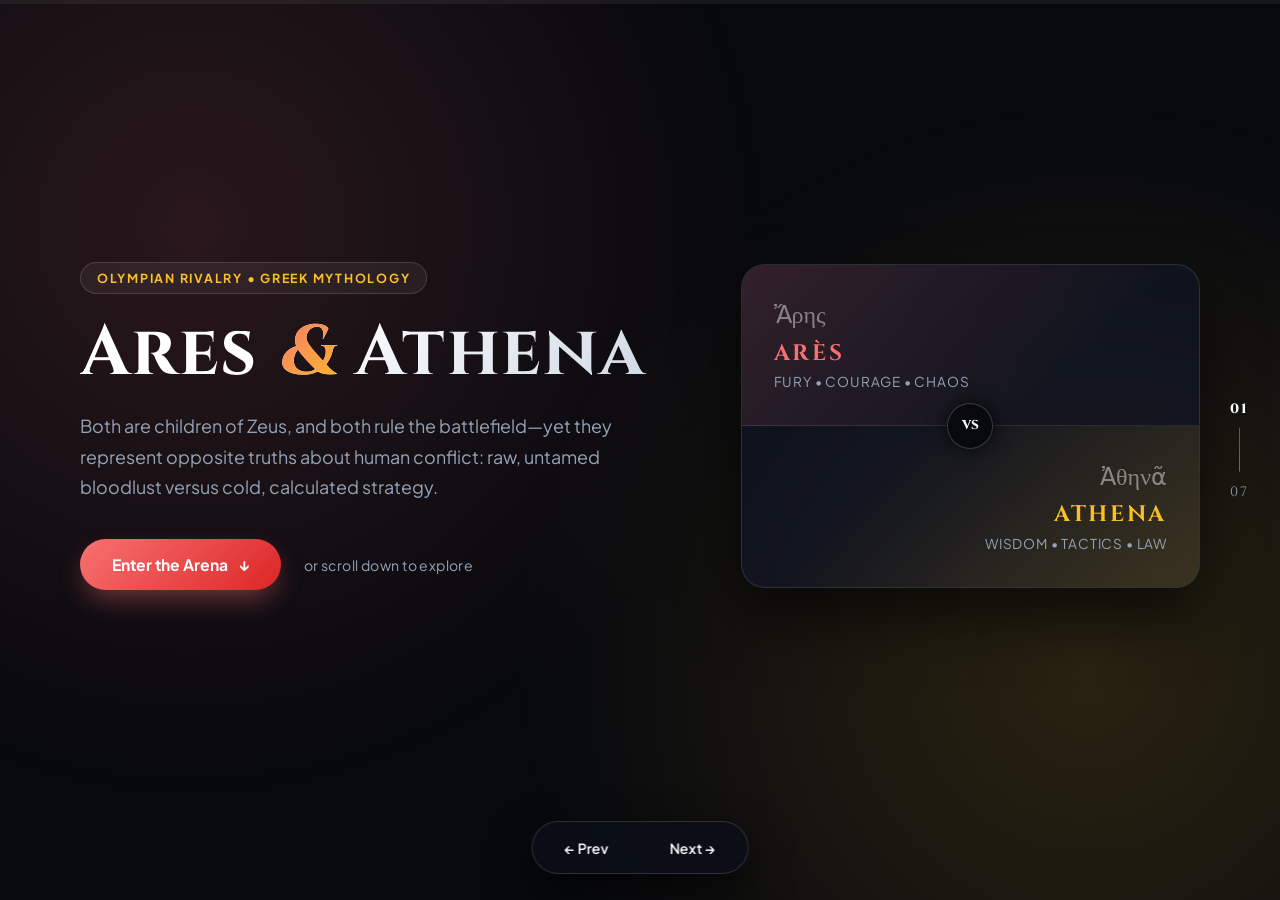
==== index.html @ 62a212af "Update index.html" ====
<!DOCTYPE html>
<html lang="en">
<head>
  <meta charset="UTF-8" />
  <meta name="viewport" content="width=device-width, initial-scale=1.0" />
  <title>Ares vs. Athena — Two Faces of War</title>
  <link rel="preconnect" href="https://fonts.googleapis.com">
  <link rel="preconnect" href="https://fonts.gstatic.com" crossorigin>
  <link href="https://fonts.googleapis.com/css2?family=Cinzel:wght@600;800&family=Plus+Jakarta+Sans:wght@400;500;600;700&display=swap" rel="stylesheet">
  <link rel="stylesheet" href="style.css" />
</head>
<body>

  <!-- Ambient Particle Canvas -->
  <canvas id="ambientCanvas"></canvas>

  <!-- Top Progress Bar -->
  <div class="progress-track">
    <div class="progress-fill" id="progressFill"></div>
  </div>

  <!-- Vertical Side Rail Indicator -->
  <aside class="side-rail" aria-label="Slide Progress">
    <span class="rail-current" id="railCurrent">01</span>
    <div class="rail-line"></div>
    <span class="rail-total" id="railTotal">07</span>
  </aside>

  <!-- Main Scrollable Stage -->
  <main class="stage" id="stage">

    <!-- SLIDE 1: INTRO (Asymmetric Split Layout) -->
    <section class="slide active" data-theme="intro" data-title="Intro">
      <div class="slide-inner intro-split">
        <div class="intro-content">
          <span class="badge">Olympian Rivalry • Greek Mythology</span>
          <h1>Ares <span class="amp">&amp;</span> Athena</h1>
          <p class="subtitle">
            Both are children of Zeus, and both rule the battlefield—yet they represent opposite truths about human conflict: raw, untamed bloodlust versus cold, calculated strategy.
          </p>
          <div class="intro-actions">
            <button class="btn-primary magnetic" onclick="goToSlide(1)">
              Enter the Arena
              <span class="arrow">↓</span>
            </button>
            <span class="scroll-hint">or scroll down to explore</span>
          </div>
        </div>

        <!-- Off-Center Visual Relic Panel -->
        <div class="intro-visual">
          <div class="duel-emblem">
            <div class="emblem-half ares-half">
              <span class="emblem-greek">Ἄρης</span>
              <strong>ARÈS</strong>
              <small>Fury • Courage • Chaos</small>
            </div>
            <div class="emblem-divider">VS</div>
            <div class="emblem-half athena-half">
              <span class="emblem-greek">Ἀθηνᾶ</span>
              <strong>ATHENA</strong>
              <small>Wisdom • Tactics • Law</small>
            </div>
          </div>
        </div>
      </div>
    </section>

    <!-- SLIDE 2: ORIGINS -->
    <section class="slide" data-theme="origins" data-title="Origins">
      <div class="slide-inner">
        <header class="topic-header">
          <span class="topic-num">01 / DIVINE LINEAGE</span>
          <h2>Origins &amp; Birthright</h2>
          <p class="topic-desc">How they entered Olympus shaped the temperament they brought to every war.</p>
        </header>

        <div class="comparison-grid">
          <article class="card ares tilt-card">
            <div class="card-glow"></div>
            <div class="card-img">
              <img src="https://images.unsplash.com/photo-1599707367072-cd6ada2bc375?auto=format&fit=crop&w=800&q=80" alt="Fiery bronze armor and storm clouds" />
            </div>
            <span class="god-tag">Ares • Son of Zeus &amp; Hera</span>
            <h3>Born of Royal Friction</h3>
            <p>
              As the legitimate son of Zeus and Hera, Ares inherited the volatile temper of their rocky marriage. Despised even by his own father for his insatiable thirst for violence, Ares thrived in the untamed wilds of Thrace.
            </p>
            <ul class="trait-list">
              <li><span>Parentage:</span> Zeus &amp; Hera</li>
              <li><span>Homeland:</span> Rugged Thrace</li>
            </ul>
          </article>

          <article class="card athena tilt-card">
            <div class="card-glow"></div>
            <div class="card-img">
              <img src="https://images.unsplash.com/photo-1564399580075-5dfe19c205f3?auto=format&fit=crop&w=800&q=80" alt="Classical marble sculpture in golden light" />
            </div>
            <span class="god-tag">Athena • Born from Mind</span>
            <h3>Sprung Fully Armored</h3>
            <p>
              After swallowing the Titaness Metis, Zeus suffered a splitting headache until Hephaestus cleaved his skull open. Athena emerged fully grown, clad in gleaming golden armor, letting out a war cry that shook heaven and earth.
            </p>
            <ul class="trait-list">
              <li><span>Parentage:</span> Zeus &amp; Metis (Wisdom)</li>
              <li><span>Patron City:</span> Athens</li>
            </ul>
          </article>
        </div>
      </div>
    </section>

    <!-- SLIDE 3: DOMAINS -->
    <section class="slide" data-theme="domains" data-title="Domains">
      <div class="slide-inner">
        <header class="topic-header">
          <span class="topic-num">02 / SPHERES OF POWER</span>
          <h2>Domains of Warfare</h2>
          <p class="topic-desc">One commands the adrenaline of the front line; the other commands the map room.</p>
        </header>

        <div class="comparison-grid">
          <article class="card ares tilt-card">
            <div class="card-glow"></div>
            <div class="card-img">
              <img src="https://images.unsplash.com/photo-1518709268805-4e9042af9f23?auto=format&fit=crop&w=800&q=80" alt="Dramatic red embers and dark steel" />
            </div>
            <span class="god-tag">Ares • The Visceral Clash</span>
            <h3>Brute Force &amp; Bloodlust</h3>
            <p>
              Ares embodies the sheer physical terror of combat—the clash of bronze shields, reckless bravery, and civil disorder. He doesn't care who wins or why; he cares only for the heat and roar of the fight itself.
            </p>
            <ul class="trait-list">
              <li><span>Allies:</span> Phobos (Fear) &amp; Deimos (Terror)</li>
              <li><span>Style:</span> Head-on berserker charge</li>
            </ul>
          </article>

          <article class="card athena tilt-card">
            <div class="card-glow"></div>
            <div class="card-img">
              <img src="https://images.unsplash.com/photo-1529699211952-734e80c4d42b?auto=format&fit=crop&w=800&q=80" alt="Strategic chess pieces in warm lighting" />
            </div>
            <span class="god-tag">Athena • The Grand Design</span>
            <h3>Strategy, Craft &amp; Justice</h3>
            <p>
              Athena governs disciplined military tactics, defensive fortifications, and righteous wars fought to protect civilization. Beyond battle, she is the master of weaving, architecture, law, and heroic mentorship.
            </p>
            <ul class="trait-list">
              <li><span>Allies:</span> Nike (Victory)</li>
              <li><span>Style:</span> Flanking, intellect &amp; discipline</li>
            </ul>
          </article>
        </div>
      </div>
    </section>

    <!-- SLIDE 4: SYMBOLS -->
    <section class="slide" data-theme="symbols" data-title="Symbols">
      <div class="slide-inner">
        <header class="topic-header">
          <span class="topic-num">03 / SACRED ICONOGRAPHY</span>
          <h2>Weapons &amp; Sacred Symbols</h2>
          <p class="topic-desc">The relics and creatures tied to their names tell the story of how Greeks viewed them.</p>
        </header>

        <div class="comparison-grid">
          <article class="card ares tilt-card">
            <div class="card-glow"></div>
            <div class="card-img">
              <img src="https://images.unsplash.com/photo-1589656966895-2f33e7653819?auto=format&fit=crop&w=800&q=80" alt="Fierce predator gaze in shadow" />
            </div>
            <span class="god-tag">Ares • Relics of Carnage</span>
            <h3>Bronze Spear, Vulture &amp; Boar</h3>
            <p>
              Armed with a blood-stained spear and a fire-breathing chariot drawn by four immortal steeds, Ares is accompanied by vultures circling the battlefield and wild boars known for relentless, unyielding aggression.
            </p>
            <ul class="trait-list">
              <li><span>Weapons:</span> Bronze-tipped spear &amp; flaming torch</li>
              <li><span>Animals:</span> Vulture, venomous serpent, wild boar</li>
            </ul>
          </article>

          <article class="card athena tilt-card">
            <div class="card-glow"></div>
            <div class="card-img">
              <img src="https://images.unsplash.com/photo-1543549790-8b5f4a028cfb?auto=format&fit=crop&w=800&q=80" alt="Owl with piercing golden eyes" />
            </div>
            <span class="god-tag">Athena • Relics of Sovereignty</span>
            <h3>The Aegis, Owl &amp; Olive Tree</h3>
            <p>
              Athena bears the impenetrable Aegis shield embossed with Medusa's gaze to scatter enemies in panic. Her keen-eyed owl sees through darkness, while her gift of the olive tree symbolizes peace and prosperity.
            </p>
            <ul class="trait-list">
              <li><span>Weapons:</span> Aegis shield &amp; golden spear</li>
              <li><span>Symbols:</span> Little Owl &amp; sacred olive branch</li>
            </ul>
          </article>
        </div>
      </div>
    </section>

    <!-- SLIDE 5: BATTLES -->
    <section class="slide" data-theme="battles" data-title="Battles">
      <div class="slide-inner">
        <header class="topic-header">
          <span class="topic-num">04 / THE TROJAN CLASH</span>
          <h2>Famous Myths &amp; Battles</h2>
          <p class="topic-desc">When the two collided outside the walls of Troy, brains defeated brawn every time.</p>
        </header>

        <div class="comparison-grid">
          <article class="card ares tilt-card">
            <div class="card-glow"></div>
            <div class="card-img">
              <img src="https://images.unsplash.com/photo-1533105079780-92b9be482077?auto=format&fit=crop&w=800&q=80" alt="Ancient Greek ruins overlooking the sea" />
            </div>
            <span class="god-tag">Ares • Defender of Troy</span>
            <h3>Wounded by Mortal Steel</h3>
            <p>
              Fighting alongside Hector and the Trojans, Ares charged blindly into the fray—only for Athena to guide the mortal hero Diomedes' spear straight into Ares' gut. Ares fled back to Olympus roaring like ten thousand men.
            </p>
            <ul class="trait-list">
              <li><span>Allegiance:</span> Trojans &amp; Hector</li>
              <li><span>Outcome:</span> Outmaneuvered &amp; humiliated</li>
            </ul>
          </article>

          <article class="card athena tilt-card">
            <div class="card-glow"></div>
            <div class="card-img">
              <img src="https://images.unsplash.com/photo-1503177119275-0aa32b3a9368?auto=format&fit=crop&w=800&q=80" alt="Ancient stone columns under dramatic sky" />
            </div>
            <span class="god-tag">Athena • Architect of Victory</span>
            <h3>The Trojan Horse &amp; Heroes</h3>
            <p>
              Backing the Greeks, Athena knocked Ares out cold with a massive boundary stone and later inspired Odysseus to build the Trojan Horse—ending a ten-year siege with a single stroke of psychological genius.
            </p>
            <ul class="trait-list">
              <li><span>Champions:</span> Odysseus, Perseus &amp; Heracles</li>
              <li><span>Outcome:</span> Decisive strategic triumph</li>
            </ul>
          </article>
        </div>
      </div>
    </section>

    <!-- SLIDE 6: HUMANITY -->
    <section class="slide" data-theme="humanity" data-title="Humanity">
      <div class="slide-inner">
        <header class="topic-header">
          <span class="topic-num">05 / MORTAL WORSHIP</span>
          <h2>How Mortals Viewed Them</h2>
          <p class="topic-desc">Ancient Greeks feared one as a necessary evil and built civilization around the other.</p>
        </header>

        <div class="comparison-grid">
          <article class="card ares tilt-card">
            <div class="card-glow"></div>
            <div class="card-img">
              <img src="https://images.unsplash.com/photo-1519074069444-1ba4fff66d16?auto=format&fit=crop&w=800&q=80" alt="Dark misty mountain ridges" />
            </div>
            <span class="god-tag">Ares • Feared &amp; Appeased</span>
            <h3>Few Temples, Fierce Prayers</h3>
            <p>
              Most Greek city-states avoided building temples to Ares inside their walls, fearing it would invite civil bloodshed. Only warriors before battle—and the fierce Spartans—invoked him for raw, fearless stamina.
            </p>
            <ul class="trait-list">
              <li><span>Worship:</span> Before battle &amp; in Sparta</li>
              <li><span>Reputation:</span> Necessary chaos of war</li>
            </ul>
          </article>

          <article class="card athena tilt-card">
            <div class="card-glow"></div>
            <div class="card-img">
              <img src="https://images.unsplash.com/photo-1555993539-1732b0258235?auto=format&fit=crop&w=800&q=80" alt="The Parthenon on the Acropolis in Athens" />
            </div>
            <span class="god-tag">Athena • Revered Protector</span>
            <h3>Crowned on the Acropolis</h3>
            <p>
              Revered as the guardian of democracy, civic courts, and craftsmanship, Athena was honored with the Parthenon and the grand Panathenaic Games. Citizens prayed to her for wisdom in both peace and crisis.
            </p>
            <ul class="trait-list">
              <li><span>Monument:</span> The Parthenon, Athens</li>
              <li><span>Reputation:</span> Pillar of Greek civilization</li>
            </ul>
          </article>
        </div>
      </div>
    </section>

    <!-- SLIDE 7: LEGACY -->
    <section class="slide" data-theme="legacy" data-title="Legacy">
      <div class="slide-inner">
        <header class="topic-header">
          <span class="topic-num">06 / ENDURING IMPACT</span>
          <h2>Their Legacy Today</h2>
          <p class="topic-desc">Millennia later, both archetypes still shape our language, politics, and stories.</p>
        </header>

        <div class="comparison-grid">
          <article class="card ares tilt-card">
            <div class="card-glow"></div>
            <div class="card-img">
              <img src="https://images.unsplash.com/photo-1614728894747-a83421e2b9c9?auto=format&fit=crop&w=800&q=80" alt="Red planet Mars in deep space" />
            </div>
            <span class="god-tag">Ares • Mars &amp; Modern Pop Culture</span>
            <h3>The Red Planet &amp; Action Hero</h3>
            <p>
              Reborn in Rome as Mars—where he became a far more respected father of Rome—his name lives on in the month of March, the planet Mars, and every story exploring the primal fury of human conflict.
            </p>
            <ul class="trait-list">
              <li><span>Roman Name:</span> Mars</li>
              <li><span>Modern Echo:</span> Planet Mars, March, martial arts</li>
            </ul>
          </article>

          <article class="card athena tilt-card">
            <div class="card-glow"></div>
            <div class="card-img">
              <img src="https://images.unsplash.com/photo-1507842217343-583bb7270b66?auto=format&fit=crop&w=800&q=80" alt="Grand library architecture with warm light" />
            </div>
            <span class="god-tag">Athena • Minerva &amp; Enlightenment</span>
            <h3>Emblem of Wisdom &amp; Justice</h3>
            <p>
              Known to the Romans as Minerva, Athena remains the universal symbol of universities, supreme courts, strategic leadership, and the enduring idea that intellect must always guide strength.
            </p>
            <ul class="trait-list">
              <li><span>Roman Name:</span> Minerva</li>
              <li><span>Modern Echo:</span> Universities, courts &amp; civic seals</li>
            </ul>
          </article>
        </div>
      </div>
    </section>
    
    <!-- SLIDE 8: SOURCES & CITATIONS -->
    <section class="slide" data-theme="sources" data-title="Sources">
      <div class="slide-inner">
        <header class="topic-header">
          <span class="topic-num">07 / BIBLIOGRAPHY &amp; CREDITS</span>
          <h2>Sources &amp; Further Reading</h2>
          <p class="topic-desc">Classical texts, historical references, and visual credits used in this presentation.</p>
        </header>

        <div class="sources-grid">
          <!-- Column 1: Classical & Historical Texts -->
          <div class="source-box">
            <span class="god-tag">Classical &amp; Historical Texts</span>
            <ul class="source-list">
              <li>
                <strong>Homer — <em>The Iliad</em> (Books V &amp; XXI)</strong>
                <span>Accounts of the Trojan War, Diomedes wounding Ares, and Athena defeating Ares on the battlefield.</span>
              </li>
              <li>
                <strong>Hesiod — <em>Theogony</em> (Lines 886–929)</strong>
                <span>The birth of Athena from Zeus’s head and the lineage of Ares through Zeus and Hera.</span>
              </li>
              <li>
                <strong>Pseudo-Apollodorus — <em>Bibliotheca</em></strong>
                <span>Myths detailing the contest between Athena and Poseidon for patronage of Athens.</span>
              </li>
            </ul>
          </div>

          <!-- Column 2: Reference & Media Credits -->
          <div class="source-box">
            <span class="god-tag">Modern Reference &amp; Visuals</span>
            <ul class="source-list">
              <li>
                <strong>Theoi Greek Mythology Project (theoi.com)</strong>
                <span>Encyclopedic catalog of Olympian titles, sacred animals, and cult epithets.</span>
              </li>
              <li>
                <strong>World History Encyclopedia</strong>
                <span>Historical context on the Parthenon, Spartan worship of Ares, and Roman equivalents (Mars &amp; Minerva).</span>
              </li>
              <li>
                <strong>Photography &amp; Visuals — Unsplash</strong>
                <span>Archival and classical architecture photography licensed under the Unsplash License.</span>
              </li>
            </ul>
          </div>
        </div>

        <div class="sources-footer">
          <button class="btn-primary magnetic" onclick="goToSlide(0)">
            Back to Beginning <span class="arrow">↑</span>
          </button>
        </div>
      </div>
    </section>

  </main>

  <!-- Floating Navigation Dock -->
  <nav class="nav-dock" aria-label="Slide Navigation">
    <button class="nav-btn" id="prevBtn">← Prev</button>
    <div class="dots" id="dotsContainer"></div>
    <button class="nav-btn" id="nextBtn">Next →</button>
  </nav>

  <script src="script.js"></script>
</body>
</html>
---- style.css ----
:root {
  --bg-dark: #07090e;
  --surface: rgba(15, 20, 32, 0.55);
  --text-main: #f8fafc;
  --text-muted: #94a3b8;
  --ares-accent: #f87171;
  --ares-deep: #dc2626;
  --ares-bg: rgba(248, 113, 113, 0.08);
  --athena-accent: #fbbf24;
  --athena-deep: #d97706;
  --athena-bg: rgba(251, 191, 36, 0.08);
  --ease-cinematic: cubic-bezier(0.22, 1, 0.36, 1);
  --ease-spring: cubic-bezier(0.34, 1.56, 0.64, 1);
}

* {
  box-sizing: border-box;
  margin: 0;
  padding: 0;
}

html, body {
  height: 100%;
  background-color: var(--bg-dark);
  color: var(--text-main);
  font-family: 'Plus Jakarta Sans', sans-serif;
  overflow: hidden;
  -webkit-font-smoothing: antialiased;
}

/* Ambient Particle Canvas */
#ambientCanvas {
  position: fixed;
  inset: 0;
  width: 100%;
  height: 100%;
  pointer-events: none;
  z-index: 0;
}

/* Dynamic Background Glow */
body::before {
  content: '';
  position: fixed;
  inset: 0;
  background:
    radial-gradient(circle at 15% 25%, rgba(248, 113, 113, 0.14), transparent 45%),
    radial-gradient(circle at 85% 75%, rgba(251, 191, 36, 0.14), transparent 45%);
  pointer-events: none;
  z-index: 0;
}

/* Top Progress Bar */
.progress-track {
  position: fixed;
  top: 0;
  left: 0;
  width: 100%;
  height: 4px;
  background: rgba(255, 255, 255, 0.06);
  z-index: 120;
}

.progress-fill {
  height: 100%;
  width: 0%;
  background: linear-gradient(90deg, var(--ares-accent), var(--athena-accent));
  box-shadow: 0 0 14px rgba(251, 191, 36, 0.5);
  transition: width 0.5s var(--ease-cinematic);
}

/* Vertical Side Counter */
.side-rail {
  position: fixed;
  right: 2rem;
  top: 50%;
  transform: translateY(-50%);
  display: flex;
  flex-direction: column;
  align-items: center;
  gap: 0.65rem;
  z-index: 90;
  font-family: 'Cinzel', serif;
  font-size: 0.85rem;
  letter-spacing: 0.1em;
  color: var(--text-muted);
}

.rail-current {
  color: var(--text-main);
  font-weight: 800;
}

.rail-line {
  width: 1px;
  height: 44px;
  background: linear-gradient(to bottom, var(--ares-accent), var(--athena-accent));
  opacity: 0.5;
}

/* =========================================
   SCROLL-SNAP STAGE (Scroll + Click Hybrid)
   ========================================= */
.stage {
  position: relative;
  z-index: 1;
  width: 100%;
  height: 100vh;
  overflow-y: auto;
  overflow-x: hidden;
  scroll-snap-type: y mandatory;
  scroll-behavior: smooth;
  perspective: 1400px;
}

/* Hide default scrollbar for sleek presentation feel */
.stage::-webkit-scrollbar {
  width: 6px;
}
.stage::-webkit-scrollbar-track {
  background: transparent;
}
.stage::-webkit-scrollbar-thumb {
  background: rgba(255, 255, 255, 0.15);
  border-radius: 999px;
}

.slide {
  position: relative;
  width: 100%;
  min-height: 100vh;
  scroll-snap-align: start;
  scroll-snap-stop: always;
  display: flex;
  align-items: center;
  justify-content: center;
  padding: 3.5rem 2.5rem 6.5rem;
  will-change: transform, opacity, filter;
}

.slide-inner {
  width: 100%;
  max-width: 1120px;
  /* Out-of-view state for smooth in/out transitions */
  opacity: 0.12;
  filter: blur(8px);
  transform: translateY(45px) scale(0.95);
  transition:
    opacity 0.8s var(--ease-cinematic),
    transform 0.85s var(--ease-cinematic),
    filter 0.8s var(--ease-cinematic);
}

/* Slides that have already been scrolled past */
.slide.past .slide-inner {
  transform: translateY(-45px) scale(0.95);
}

/* Unique Entrance Geometries per Theme */
.slide[data-theme="origins"] .slide-inner { transform: translateX(65px) scale(0.96); }
.slide[data-theme="origins"].past .slide-inner { transform: translateX(-65px) scale(0.96); }

.slide[data-theme="symbols"] .slide-inner { transform: rotateY(10deg) scale(0.95); }
.slide[data-theme="symbols"].past .slide-inner { transform: rotateY(-10deg) scale(0.95); }

.slide[data-theme="battles"] .slide-inner { transform: scale(0.88); }
.slide[data-theme="battles"].past .slide-inner { transform: scale(1.06); }

.slide[data-theme="humanity"] .slide-inner { transform: translateX(-65px) scale(0.96); }
.slide[data-theme="humanity"].past .slide-inner { transform: translateX(65px) scale(0.96); }

/* Active Slide Resets Cleanly */
.slide.active .slide-inner {
  opacity: 1;
  filter: blur(0);
  transform: translate3d(0, 0, 0) scale(1) rotateY(0deg);
}

/* =========================================
   SLIDE 1: OFF-CENTER ASYMMETRIC INTRO
   ========================================= */
.intro-split {
  display: grid;
  grid-template-columns: 1.25fr 0.95fr;
  align-items: center;
  gap: 3.5rem;
  text-align: left;
}

.badge {
  display: inline-block;
  padding: 0.45rem 1rem;
  border-radius: 999px;
  font-size: 0.78rem;
  font-weight: 700;
  letter-spacing: 0.14em;
  text-transform: uppercase;
  background: rgba(255, 255, 255, 0.06);
  border: 1px solid rgba(255, 255, 255, 0.14);
  color: var(--athena-accent);
  margin-bottom: 1.4rem;
}

h1, h2 {
  font-family: 'Cinzel', serif;
  letter-spacing: 0.02em;
}

h1 {
  font-size: clamp(2.8rem, 5.5vw, 4.6rem);
  line-height: 1.05;
  margin-bottom: 1.3rem;
  background: linear-gradient(135deg, #ffffff 35%, #cbd5e1 100%);
  -webkit-background-clip: text;
  -webkit-text-fill-color: transparent;
}

h1 .amp {
  font-style: italic;
  background: linear-gradient(135deg, var(--ares-accent), var(--athena-accent));
  -webkit-background-clip: text;
  -webkit-text-fill-color: transparent;
}

.subtitle {
  font-size: 1.12rem;
  color: var(--text-muted);
  line-height: 1.7;
  margin-bottom: 2.3rem;
  max-width: 540px;
}

.intro-actions {
  display: flex;
  align-items: center;
  gap: 1.4rem;
  flex-wrap: wrap;
}

.btn-primary {
  display: inline-flex;
  align-items: center;
  gap: 0.65rem;
  background: linear-gradient(135deg, var(--ares-accent), var(--ares-deep));
  color: #ffffff;
  border: none;
  padding: 1rem 2rem;
  font-family: inherit;
  font-size: 0.98rem;
  font-weight: 700;
  border-radius: 999px;
  cursor: pointer;
  box-shadow: 0 12px 28px -6px rgba(248, 113, 113, 0.45);
  transition: transform 0.25s var(--ease-spring), box-shadow 0.25s ease;
}

.btn-primary:hover {
  box-shadow: 0 18px 36px -6px rgba(248, 113, 113, 0.65);
}

.scroll-hint {
  font-size: 0.88rem;
  color: var(--text-muted);
  letter-spacing: 0.03em;
}

/* Right-Side Decorative Duel Emblem */
.duel-emblem {
  position: relative;
  border-radius: 24px;
  overflow: hidden;
  border: 1px solid rgba(255, 255, 255, 0.12);
  background: rgba(15, 23, 42, 0.6);
  backdrop-filter: blur(20px);
  box-shadow: 0 30px 60px rgba(0, 0, 0, 0.6);
}

.emblem-half {
  padding: 2.2rem 2rem;
  display: flex;
  flex-direction: column;
  gap: 0.35rem;
}

.ares-half {
  background: linear-gradient(135deg, rgba(248, 113, 113, 0.16), transparent 70%);
  border-bottom: 1px solid rgba(255, 255, 255, 0.08);
}

.athena-half {
  background: linear-gradient(315deg, rgba(251, 191, 36, 0.16), transparent 70%);
  text-align: right;
}

.emblem-greek {
  font-family: 'Cinzel', serif;
  font-size: 1.5rem;
  opacity: 0.45;
}

.ares-half strong {
  font-family: 'Cinzel', serif;
  font-size: 1.4rem;
  color: var(--ares-accent);
  letter-spacing: 0.12em;
}

.athena-half strong {
  font-family: 'Cinzel', serif;
  font-size: 1.4rem;
  color: var(--athena-accent);
  letter-spacing: 0.12em;
}

.emblem-half small {
  color: var(--text-muted);
  font-size: 0.85rem;
  letter-spacing: 0.06em;
  text-transform: uppercase;
}

.emblem-divider {
  position: absolute;
  top: 50%;
  left: 50%;
  transform: translate(-50%, -50%);
  width: 46px;
  height: 46px;
  border-radius: 50%;
  background: var(--bg-dark);
  border: 1px solid rgba(255, 255, 255, 0.2);
  display: grid;
  place-items: center;
  font-family: 'Cinzel', serif;
  font-weight: 800;
  font-size: 0.8rem;
  color: var(--text-main);
  box-shadow: 0 0 20px rgba(0, 0, 0, 0.8);
}

/* =========================================
   TOPIC HEADERS & COMPARISON CARDS
   ========================================= */
.topic-header {
  margin-bottom: 1.8rem;
  opacity: 0;
  transform: translateY(20px);
  transition: opacity 0.65s var(--ease-cinematic), transform 0.65s var(--ease-cinematic);
}

.slide.active .topic-header {
  opacity: 1;
  transform: translateY(0);
  transition-delay: 0.1s;
}

.topic-num {
  display: block;
  font-size: 0.8rem;
  font-weight: 700;
  letter-spacing: 0.18em;
  color: var(--athena-accent);
  margin-bottom: 0.35rem;
}

h2 {
  font-size: clamp(1.85rem, 3.4vw, 2.75rem);
  margin-bottom: 0.4rem;
}

.topic-desc {
  color: var(--text-muted);
  font-size: 1rem;
}

.comparison-grid {
  display: grid;
  grid-template-columns: repeat(2, 1fr);
  gap: 1.8rem;
}

/* 3D Tilt Glassmorphic Cards */
.card {
  position: relative;
  background: var(--surface);
  backdrop-filter: blur(18px);
  border-radius: 22px;
  padding: 1.65rem;
  border: 1px solid rgba(255, 255, 255, 0.09);
  overflow: hidden;
  opacity: 0;
  transform: translateY(30px);
  transform-style: preserve-3d;
  transition:
    opacity 0.65s var(--ease-cinematic),
    transform 0.65s var(--ease-cinematic),
    border-color 0.3s ease,
    background 0.3s ease;
}

/* Cursor-tracked radial spotlight inside card */
.card-glow {
  position: absolute;
  inset: 0;
  pointer-events: none;
  opacity: 0;
  transition: opacity 0.3s ease;
  background: radial-gradient(
    450px circle at var(--mouse-x, 50%) var(--mouse-y, 50%),
    rgba(255, 255, 255, 0.08),
    transparent 45%
  );
}

.card:hover .card-glow {
  opacity: 1;
}

.slide.active .card.ares {
  opacity: 1;
  transform: translateY(0);
  transition-delay: 0.18s;
}

.slide.active .card.athena {
  opacity: 1;
  transform: translateY(0);
  transition-delay: 0.32s;
}

.card.ares:hover {
  border-color: rgba(248, 113, 113, 0.55);
  background: var(--ares-bg);
}

.card.athena:hover {
  border-color: rgba(251, 191, 36, 0.55);
  background: var(--athena-bg);
}

.card-img {
  width: 100%;
  height: 165px;
  border-radius: 14px;
  overflow: hidden;
  margin-bottom: 1.15rem;
  border: 1px solid rgba(255, 255, 255, 0.1);
}

.card-img img {
  width: 100%;
  height: 100%;
  object-fit: cover;
  display: block;
  transition: transform 0.55s var(--ease-cinematic);
}

.card:hover .card-img img {
  transform: scale(1.06);
}

.god-tag {
  display: inline-block;
  font-size: 0.75rem;
  font-weight: 700;
  text-transform: uppercase;
  letter-spacing: 0.09em;
  padding: 0.32rem 0.8rem;
  border-radius: 8px;
  margin-bottom: 0.8rem;
}

.ares .god-tag {
  background: rgba(248, 113, 113, 0.16);
  color: var(--ares-accent);
}

.athena .god-tag {
  background: rgba(251, 191, 36, 0.16);
  color: var(--athena-accent);
}

.card h3 {
  font-family: 'Cinzel', serif;
  font-size: 1.3rem;
  margin-bottom: 0.55rem;
}

.card p {
  color: var(--text-muted);
  line-height: 1.62;
  font-size: 0.95rem;
  margin-bottom: 1.1rem;
}

/* Metadata Trait Footer inside Cards */
.trait-list {
  list-style: none;
  padding-top: 0.85rem;
  border-top: 1px solid rgba(255, 255, 255, 0.08);
  display: flex;
  flex-direction: column;
  gap: 0.35rem;
  font-size: 0.84rem;
  color: var(--text-main);
}

.trait-list span {
  color: var(--text-muted);
  font-weight: 600;
  margin-right: 0.35rem;
}

/* =========================================
   FLOATING NAVIGATION DOCK
   ========================================= */
.nav-dock {
  position: fixed;
  bottom: 1.6rem;
  left: 50%;
  transform: translateX(-50%);
  display: flex;
  align-items: center;
  gap: 1rem;
  background: rgba(11, 15, 25, 0.82);
  backdrop-filter: blur(18px);
  padding: 0.6rem 1.1rem;
  border-radius: 999px;
  border: 1px solid rgba(255, 255, 255, 0.14);
  box-shadow: 0 20px 45px rgba(0, 0, 0, 0.65);
  z-index: 110;
}

.nav-btn {
  background: transparent;
  border: none;
  color: var(--text-main);
  font-family: inherit;
  font-weight: 600;
  font-size: 0.88rem;
  padding: 0.45rem 0.9rem;
  border-radius: 999px;
  cursor: pointer;
  transition: background 0.2s ease, opacity 0.2s ease;
}

.nav-btn:hover:not(:disabled) {
  background: rgba(255, 255, 255, 0.12);
}

.nav-btn:disabled {
  opacity: 0.3;
  cursor: not-allowed;
}

.dots {
  display: flex;
  align-items: center;
  gap: 0.45rem;
}

.dot {
  position: relative;
  width: 8px;
  height: 8px;
  border-radius: 50%;
  background: rgba(255, 255, 255, 0.25);
  border: none;
  cursor: pointer;
  transition: all 0.35s var(--ease-spring);
}

.dot:hover {
  background: rgba(255, 255, 255, 0.6);
}

.dot.active {
  width: 26px;
  border-radius: 999px;
  background: linear-gradient(90deg, var(--ares-accent), var(--athena-accent));
}

/* Tooltip on dot hover */
.dot::after {
  content: attr(data-tooltip);
  position: absolute;
  bottom: 22px;
  left: 50%;
  transform: translateX(-50%) translateY(6px);
  background: rgba(15, 23, 42, 0.95);
  color: var(--text-main);
  border: 1px solid rgba(255, 255, 255, 0.15);
  padding: 0.25rem 0.6rem;
  border-radius: 6px;
  font-size: 0.72rem;
  font-weight: 600;
  white-space: nowrap;
  opacity: 0;
  pointer-events: none;
  transition: opacity 0.2s ease, transform 0.2s ease;
}

.dot:hover::after {
  opacity: 1;
  transform: translateX(-50%) translateY(0);
}

/* =========================================
   RESPONSIVE LAYOUT
   ========================================= */
@media (max-width: 900px) {
  .intro-split {
    grid-template-columns: 1fr;
    gap: 2rem;
  }
  .side-rail {
    display: none;
  }
}

@media (max-width: 768px) {
  .comparison-grid {
    grid-template-columns: 1fr;
    gap: 1.1rem;
  }
  .slide {
    padding: 2.5rem 1.25rem 6rem;
    align-items: flex-start;
  }
  .card {
    padding: 1.25rem;
  }
  .card-img {
    height: 130px;
  }
}
/* =========================================
   SLIDE 8: SOURCES & BIBLIOGRAPHY
   ========================================= */
.slide[data-theme="sources"] .slide-inner {
  transform: translateY(50px) scale(0.96);
}

.sources-grid {
  display: grid;
  grid-template-columns: repeat(2, 1fr);
  gap: 1.8rem;
  margin-bottom: 2rem;
}

.source-box {
  background: var(--surface);
  backdrop-filter: blur(18px);
  border: 1px solid rgba(255, 255, 255, 0.09);
  border-radius: 22px;
  padding: 1.8rem;
  opacity: 0;
  transform: translateY(25px);
  transition:
    opacity 0.65s var(--ease-cinematic),
    transform 0.65s var(--ease-cinematic),
    border-color 0.3s ease;
}

.slide.active .source-box:first-child {
  opacity: 1;
  transform: translateY(0);
  transition-delay: 0.18s;
}

.slide.active .source-box:last-child {
  opacity: 1;
  transform: translateY(0);
  transition-delay: 0.32s;
}

.source-box:hover {
  border-color: rgba(255, 255, 255, 0.22);
}

.source-box .god-tag {
  background: rgba(255, 255, 255, 0.08);
  color: var(--text-main);
  margin-bottom: 1.2rem;
}

.source-list {
  list-style: none;
  display: flex;
  flex-direction: column;
  gap: 1.1rem;
}

.source-list li {
  display: flex;
  flex-direction: column;
  gap: 0.25rem;
  padding-bottom: 0.9rem;
  border-bottom: 1px solid rgba(255, 255, 255, 0.06);
}

.source-list li:last-child {
  padding-bottom: 0;
  border-bottom: none;
}

.source-list strong {
  font-size: 0.96rem;
  color: var(--text-main);
  font-weight: 600;
}

.source-list em {
  color: var(--athena-accent);
  font-style: italic;
}

.source-list span {
  font-size: 0.86rem;
  color: var(--text-muted);
  line-height: 1.55;
}

.sources-footer {
  display: flex;
  justify-content: flex-end;
  opacity: 0;
  transform: translateY(15px);
  transition: opacity 0.6s var(--ease-cinematic) 0.45s, transform 0.6s var(--ease-cinematic) 0.45s;
}

.slide.active .sources-footer {
  opacity: 1;
  transform: translateY(0);
}

@media (max-width: 768px) {
  .sources-grid {
    grid-template-columns: 1fr;
    gap: 1.1rem;
  }
  .sources-footer {
    justify-content: center;
  }
}
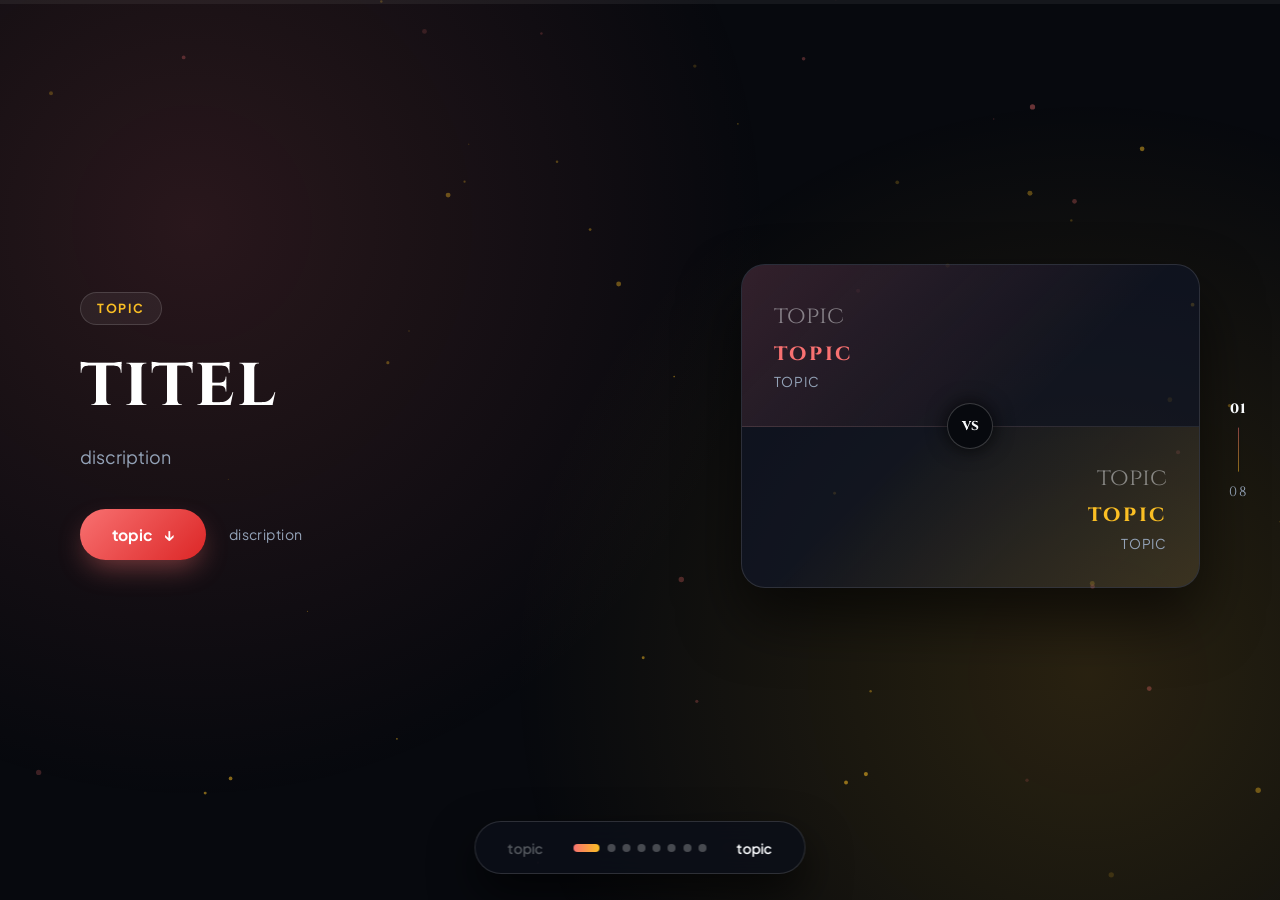
==== commit 88a9d4f6: "Update print statement from 'Hello' to 'Goodbye'" ====
--- a/index.html
+++ b/index.html
@@ -33,17 +33,15 @@
     <section class="slide active" data-theme="intro" data-title="Intro">
       <div class="slide-inner intro-split">
         <div class="intro-content">
-          <span class="badge">Olympian Rivalry • Greek Mythology</span>
-          <h1>Ares <span class="amp">&amp;</span> Athena</h1>
-          <p class="subtitle">
-            Both are children of Zeus, and both rule the battlefield—yet they represent opposite truths about human conflict: raw, untamed bloodlust versus cold, calculated strategy.
-          </p>
+          <span class="badge">topic</span>
+          <h1>titel</h1>
+          <p class="subtitle">discription</p>
           <div class="intro-actions">
             <button class="btn-primary magnetic" onclick="goToSlide(1)">
-              Enter the Arena
+              topic
               <span class="arrow">↓</span>
             </button>
-            <span class="scroll-hint">or scroll down to explore</span>
+            <span class="scroll-hint">discription</span>
           </div>
         </div>
 
@@ -51,15 +49,15 @@
         <div class="intro-visual">
           <div class="duel-emblem">
             <div class="emblem-half ares-half">
-              <span class="emblem-greek">Ἄρης</span>
-              <strong>ARÈS</strong>
-              <small>Fury • Courage • Chaos</small>
+              <span class="emblem-greek">topic</span>
+              <strong>topic</strong>
+              <small>topic</small>
             </div>
             <div class="emblem-divider">VS</div>
             <div class="emblem-half athena-half">
-              <span class="emblem-greek">Ἀθηνᾶ</span>
-              <strong>ATHENA</strong>
-              <small>Wisdom • Tactics • Law</small>
+              <span class="emblem-greek">topic</span>
+              <strong>topic</strong>
+              <small>topic</small>
             </div>
           </div>
         </div>
@@ -70,9 +68,9 @@
     <section class="slide" data-theme="origins" data-title="Origins">
       <div class="slide-inner">
         <header class="topic-header">
-          <span class="topic-num">01 / DIVINE LINEAGE</span>
-          <h2>Origins &amp; Birthright</h2>
-          <p class="topic-desc">How they entered Olympus shaped the temperament they brought to every war.</p>
+          <span class="topic-num">topic</span>
+          <h2>titel</h2>
+          <p class="topic-desc">discription</p>
         </header>
 
         <div class="comparison-grid">
@@ -81,14 +79,12 @@
             <div class="card-img">
               <img src="https://images.unsplash.com/photo-1599707367072-cd6ada2bc375?auto=format&fit=crop&w=800&q=80" alt="Fiery bronze armor and storm clouds" />
             </div>
-            <span class="god-tag">Ares • Son of Zeus &amp; Hera</span>
-            <h3>Born of Royal Friction</h3>
-            <p>
-              As the legitimate son of Zeus and Hera, Ares inherited the volatile temper of their rocky marriage. Despised even by his own father for his insatiable thirst for violence, Ares thrived in the untamed wilds of Thrace.
-            </p>
-            <ul class="trait-list">
-              <li><span>Parentage:</span> Zeus &amp; Hera</li>
-              <li><span>Homeland:</span> Rugged Thrace</li>
+            <span class="god-tag">topic</span>
+            <h3>titel</h3>
+            <p>discription</p>
+            <ul class="trait-list">
+              <li><span>topic:</span> topic</li>
+              <li><span>topic:</span> topic</li>
             </ul>
           </article>
 
@@ -97,14 +93,12 @@
             <div class="card-img">
               <img src="https://images.unsplash.com/photo-1564399580075-5dfe19c205f3?auto=format&fit=crop&w=800&q=80" alt="Classical marble sculpture in golden light" />
             </div>
-            <span class="god-tag">Athena • Born from Mind</span>
-            <h3>Sprung Fully Armored</h3>
-            <p>
-              After swallowing the Titaness Metis, Zeus suffered a splitting headache until Hephaestus cleaved his skull open. Athena emerged fully grown, clad in gleaming golden armor, letting out a war cry that shook heaven and earth.
-            </p>
-            <ul class="trait-list">
-              <li><span>Parentage:</span> Zeus &amp; Metis (Wisdom)</li>
-              <li><span>Patron City:</span> Athens</li>
+            <span class="god-tag">topic</span>
+            <h3>titel</h3>
+            <p>discription</p>
+            <ul class="trait-list">
+              <li><span>topic:</span> topic</li>
+              <li><span>topic:</span> topic</li>
             </ul>
           </article>
         </div>
@@ -115,9 +109,9 @@
     <section class="slide" data-theme="domains" data-title="Domains">
       <div class="slide-inner">
         <header class="topic-header">
-          <span class="topic-num">02 / SPHERES OF POWER</span>
-          <h2>Domains of Warfare</h2>
-          <p class="topic-desc">One commands the adrenaline of the front line; the other commands the map room.</p>
+          <span class="topic-num">topic</span>
+          <h2>titel</h2>
+          <p class="topic-desc">discription</p>
         </header>
 
         <div class="comparison-grid">
@@ -126,14 +120,12 @@
             <div class="card-img">
               <img src="https://images.unsplash.com/photo-1518709268805-4e9042af9f23?auto=format&fit=crop&w=800&q=80" alt="Dramatic red embers and dark steel" />
             </div>
-            <span class="god-tag">Ares • The Visceral Clash</span>
-            <h3>Brute Force &amp; Bloodlust</h3>
-            <p>
-              Ares embodies the sheer physical terror of combat—the clash of bronze shields, reckless bravery, and civil disorder. He doesn't care who wins or why; he cares only for the heat and roar of the fight itself.
-            </p>
-            <ul class="trait-list">
-              <li><span>Allies:</span> Phobos (Fear) &amp; Deimos (Terror)</li>
-              <li><span>Style:</span> Head-on berserker charge</li>
+            <span class="god-tag">topic</span>
+            <h3>titel</h3>
+            <p>discription</p>
+            <ul class="trait-list">
+              <li><span>topic:</span> topic</li>
+              <li><span>topic:</span> topic</li>
             </ul>
           </article>
 
@@ -142,14 +134,12 @@
             <div class="card-img">
               <img src="https://images.unsplash.com/photo-1529699211952-734e80c4d42b?auto=format&fit=crop&w=800&q=80" alt="Strategic chess pieces in warm lighting" />
             </div>
-            <span class="god-tag">Athena • The Grand Design</span>
-            <h3>Strategy, Craft &amp; Justice</h3>
-            <p>
-              Athena governs disciplined military tactics, defensive fortifications, and righteous wars fought to protect civilization. Beyond battle, she is the master of weaving, architecture, law, and heroic mentorship.
-            </p>
-            <ul class="trait-list">
-              <li><span>Allies:</span> Nike (Victory)</li>
-              <li><span>Style:</span> Flanking, intellect &amp; discipline</li>
+            <span class="god-tag">topic</span>
+            <h3>titel</h3>
+            <p>discription</p>
+            <ul class="trait-list">
+              <li><span>topic:</span> topic</li>
+              <li><span>topic:</span> topic</li>
             </ul>
           </article>
         </div>
@@ -160,9 +150,9 @@
     <section class="slide" data-theme="symbols" data-title="Symbols">
       <div class="slide-inner">
         <header class="topic-header">
-          <span class="topic-num">03 / SACRED ICONOGRAPHY</span>
-          <h2>Weapons &amp; Sacred Symbols</h2>
-          <p class="topic-desc">The relics and creatures tied to their names tell the story of how Greeks viewed them.</p>
+          <span class="topic-num">topic</span>
+          <h2>titel</h2>
+          <p class="topic-desc">discription</p>
         </header>
 
         <div class="comparison-grid">
@@ -171,14 +161,12 @@
             <div class="card-img">
               <img src="https://images.unsplash.com/photo-1589656966895-2f33e7653819?auto=format&fit=crop&w=800&q=80" alt="Fierce predator gaze in shadow" />
             </div>
-            <span class="god-tag">Ares • Relics of Carnage</span>
-            <h3>Bronze Spear, Vulture &amp; Boar</h3>
-            <p>
-              Armed with a blood-stained spear and a fire-breathing chariot drawn by four immortal steeds, Ares is accompanied by vultures circling the battlefield and wild boars known for relentless, unyielding aggression.
-            </p>
-            <ul class="trait-list">
-              <li><span>Weapons:</span> Bronze-tipped spear &amp; flaming torch</li>
-              <li><span>Animals:</span> Vulture, venomous serpent, wild boar</li>
+            <span class="god-tag">topic</span>
+            <h3>titel</h3>
+            <p>discription</p>
+            <ul class="trait-list">
+              <li><span>topic:</span> topic</li>
+              <li><span>topic:</span> topic</li>
             </ul>
           </article>
 
@@ -187,14 +175,12 @@
             <div class="card-img">
               <img src="https://images.unsplash.com/photo-1543549790-8b5f4a028cfb?auto=format&fit=crop&w=800&q=80" alt="Owl with piercing golden eyes" />
             </div>
-            <span class="god-tag">Athena • Relics of Sovereignty</span>
-            <h3>The Aegis, Owl &amp; Olive Tree</h3>
-            <p>
-              Athena bears the impenetrable Aegis shield embossed with Medusa's gaze to scatter enemies in panic. Her keen-eyed owl sees through darkness, while her gift of the olive tree symbolizes peace and prosperity.
-            </p>
-            <ul class="trait-list">
-              <li><span>Weapons:</span> Aegis shield &amp; golden spear</li>
-              <li><span>Symbols:</span> Little Owl &amp; sacred olive branch</li>
+            <span class="god-tag">topic</span>
+            <h3>titel</h3>
+            <p>discription</p>
+            <ul class="trait-list">
+              <li><span>topic:</span> topic</li>
+              <li><span>topic:</span> topic</li>
             </ul>
           </article>
         </div>
@@ -205,9 +191,9 @@
     <section class="slide" data-theme="battles" data-title="Battles">
       <div class="slide-inner">
         <header class="topic-header">
-          <span class="topic-num">04 / THE TROJAN CLASH</span>
-          <h2>Famous Myths &amp; Battles</h2>
-          <p class="topic-desc">When the two collided outside the walls of Troy, brains defeated brawn every time.</p>
+          <span class="topic-num">topic</span>
+          <h2>titel</h2>
+          <p class="topic-desc">discription</p>
         </header>
 
         <div class="comparison-grid">
@@ -216,14 +202,12 @@
             <div class="card-img">
               <img src="https://images.unsplash.com/photo-1533105079780-92b9be482077?auto=format&fit=crop&w=800&q=80" alt="Ancient Greek ruins overlooking the sea" />
             </div>
-            <span class="god-tag">Ares • Defender of Troy</span>
-            <h3>Wounded by Mortal Steel</h3>
-            <p>
-              Fighting alongside Hector and the Trojans, Ares charged blindly into the fray—only for Athena to guide the mortal hero Diomedes' spear straight into Ares' gut. Ares fled back to Olympus roaring like ten thousand men.
-            </p>
-            <ul class="trait-list">
-              <li><span>Allegiance:</span> Trojans &amp; Hector</li>
-              <li><span>Outcome:</span> Outmaneuvered &amp; humiliated</li>
+            <span class="god-tag">topic</span>
+            <h3>titel</h3>
+            <p>discription</p>
+            <ul class="trait-list">
+              <li><span>topic:</span> topic</li>
+              <li><span>topic:</span> topic</li>
             </ul>
           </article>
 
@@ -232,14 +216,12 @@
             <div class="card-img">
               <img src="https://images.unsplash.com/photo-1503177119275-0aa32b3a9368?auto=format&fit=crop&w=800&q=80" alt="Ancient stone columns under dramatic sky" />
             </div>
-            <span class="god-tag">Athena • Architect of Victory</span>
-            <h3>The Trojan Horse &amp; Heroes</h3>
-            <p>
-              Backing the Greeks, Athena knocked Ares out cold with a massive boundary stone and later inspired Odysseus to build the Trojan Horse—ending a ten-year siege with a single stroke of psychological genius.
-            </p>
-            <ul class="trait-list">
-              <li><span>Champions:</span> Odysseus, Perseus &amp; Heracles</li>
-              <li><span>Outcome:</span> Decisive strategic triumph</li>
+            <span class="god-tag">topic</span>
+            <h3>titel</h3>
+            <p>discription</p>
+            <ul class="trait-list">
+              <li><span>topic:</span> topic</li>
+              <li><span>topic:</span> topic</li>
             </ul>
           </article>
         </div>
@@ -250,9 +232,9 @@
     <section class="slide" data-theme="humanity" data-title="Humanity">
       <div class="slide-inner">
         <header class="topic-header">
-          <span class="topic-num">05 / MORTAL WORSHIP</span>
-          <h2>How Mortals Viewed Them</h2>
-          <p class="topic-desc">Ancient Greeks feared one as a necessary evil and built civilization around the other.</p>
+          <span class="topic-num">topic</span>
+          <h2>titel</h2>
+          <p class="topic-desc">discription</p>
         </header>
 
         <div class="comparison-grid">
@@ -261,14 +243,12 @@
             <div class="card-img">
               <img src="https://images.unsplash.com/photo-1519074069444-1ba4fff66d16?auto=format&fit=crop&w=800&q=80" alt="Dark misty mountain ridges" />
             </div>
-            <span class="god-tag">Ares • Feared &amp; Appeased</span>
-            <h3>Few Temples, Fierce Prayers</h3>
-            <p>
-              Most Greek city-states avoided building temples to Ares inside their walls, fearing it would invite civil bloodshed. Only warriors before battle—and the fierce Spartans—invoked him for raw, fearless stamina.
-            </p>
-            <ul class="trait-list">
-              <li><span>Worship:</span> Before battle &amp; in Sparta</li>
-              <li><span>Reputation:</span> Necessary chaos of war</li>
+            <span class="god-tag">topic</span>
+            <h3>titel</h3>
+            <p>discription</p>
+            <ul class="trait-list">
+              <li><span>topic:</span> topic</li>
+              <li><span>topic:</span> topic</li>
             </ul>
           </article>
 
@@ -277,14 +257,12 @@
             <div class="card-img">
               <img src="https://images.unsplash.com/photo-1555993539-1732b0258235?auto=format&fit=crop&w=800&q=80" alt="The Parthenon on the Acropolis in Athens" />
             </div>
-            <span class="god-tag">Athena • Revered Protector</span>
-            <h3>Crowned on the Acropolis</h3>
-            <p>
-              Revered as the guardian of democracy, civic courts, and craftsmanship, Athena was honored with the Parthenon and the grand Panathenaic Games. Citizens prayed to her for wisdom in both peace and crisis.
-            </p>
-            <ul class="trait-list">
-              <li><span>Monument:</span> The Parthenon, Athens</li>
-              <li><span>Reputation:</span> Pillar of Greek civilization</li>
+            <span class="god-tag">topic</span>
+            <h3>titel</h3>
+            <p>discription</p>
+            <ul class="trait-list">
+              <li><span>topic:</span> topic</li>
+              <li><span>topic:</span> topic</li>
             </ul>
           </article>
         </div>
@@ -295,9 +273,9 @@
     <section class="slide" data-theme="legacy" data-title="Legacy">
       <div class="slide-inner">
         <header class="topic-header">
-          <span class="topic-num">06 / ENDURING IMPACT</span>
-          <h2>Their Legacy Today</h2>
-          <p class="topic-desc">Millennia later, both archetypes still shape our language, politics, and stories.</p>
+          <span class="topic-num">topic</span>
+          <h2>titel</h2>
+          <p class="topic-desc">discription</p>
         </header>
 
         <div class="comparison-grid">
@@ -306,14 +284,12 @@
             <div class="card-img">
               <img src="https://images.unsplash.com/photo-1614728894747-a83421e2b9c9?auto=format&fit=crop&w=800&q=80" alt="Red planet Mars in deep space" />
             </div>
-            <span class="god-tag">Ares • Mars &amp; Modern Pop Culture</span>
-            <h3>The Red Planet &amp; Action Hero</h3>
-            <p>
-              Reborn in Rome as Mars—where he became a far more respected father of Rome—his name lives on in the month of March, the planet Mars, and every story exploring the primal fury of human conflict.
-            </p>
-            <ul class="trait-list">
-              <li><span>Roman Name:</span> Mars</li>
-              <li><span>Modern Echo:</span> Planet Mars, March, martial arts</li>
+            <span class="god-tag">topic</span>
+            <h3>titel</h3>
+            <p>discription</p>
+            <ul class="trait-list">
+              <li><span>topic:</span> topic</li>
+              <li><span>topic:</span> topic</li>
             </ul>
           </article>
 
@@ -322,14 +298,12 @@
             <div class="card-img">
               <img src="https://images.unsplash.com/photo-1507842217343-583bb7270b66?auto=format&fit=crop&w=800&q=80" alt="Grand library architecture with warm light" />
             </div>
-            <span class="god-tag">Athena • Minerva &amp; Enlightenment</span>
-            <h3>Emblem of Wisdom &amp; Justice</h3>
-            <p>
-              Known to the Romans as Minerva, Athena remains the universal symbol of universities, supreme courts, strategic leadership, and the enduring idea that intellect must always guide strength.
-            </p>
-            <ul class="trait-list">
-              <li><span>Roman Name:</span> Minerva</li>
-              <li><span>Modern Echo:</span> Universities, courts &amp; civic seals</li>
+            <span class="god-tag">topic</span>
+            <h3>titel</h3>
+            <p>discription</p>
+            <ul class="trait-list">
+              <li><span>topic:</span> topic</li>
+              <li><span>topic:</span> topic</li>
             </ul>
           </article>
         </div>
@@ -340,46 +314,46 @@
     <section class="slide" data-theme="sources" data-title="Sources">
       <div class="slide-inner">
         <header class="topic-header">
-          <span class="topic-num">07 / BIBLIOGRAPHY &amp; CREDITS</span>
-          <h2>Sources &amp; Further Reading</h2>
-          <p class="topic-desc">Classical texts, historical references, and visual credits used in this presentation.</p>
+          <span class="topic-num">topic</span>
+          <h2>titel</h2>
+          <p class="topic-desc">discription</p>
         </header>
 
         <div class="sources-grid">
           <!-- Column 1: Classical & Historical Texts -->
           <div class="source-box">
-            <span class="god-tag">Classical &amp; Historical Texts</span>
+            <span class="god-tag">topic</span>
             <ul class="source-list">
               <li>
-                <strong>Homer — <em>The Iliad</em> (Books V &amp; XXI)</strong>
-                <span>Accounts of the Trojan War, Diomedes wounding Ares, and Athena defeating Ares on the battlefield.</span>
-              </li>
-              <li>
-                <strong>Hesiod — <em>Theogony</em> (Lines 886–929)</strong>
-                <span>The birth of Athena from Zeus’s head and the lineage of Ares through Zeus and Hera.</span>
-              </li>
-              <li>
-                <strong>Pseudo-Apollodorus — <em>Bibliotheca</em></strong>
-                <span>Myths detailing the contest between Athena and Poseidon for patronage of Athens.</span>
+                <strong>titel</strong>
+                <span>discription</span>
+              </li>
+              <li>
+                <strong>titel</strong>
+                <span>discription</span>
+              </li>
+              <li>
+                <strong>titel</strong>
+                <span>discription</span>
               </li>
             </ul>
           </div>
 
           <!-- Column 2: Reference & Media Credits -->
           <div class="source-box">
-            <span class="god-tag">Modern Reference &amp; Visuals</span>
+            <span class="god-tag">topic</span>
             <ul class="source-list">
               <li>
-                <strong>Theoi Greek Mythology Project (theoi.com)</strong>
-                <span>Encyclopedic catalog of Olympian titles, sacred animals, and cult epithets.</span>
-              </li>
-              <li>
-                <strong>World History Encyclopedia</strong>
-                <span>Historical context on the Parthenon, Spartan worship of Ares, and Roman equivalents (Mars &amp; Minerva).</span>
-              </li>
-              <li>
-                <strong>Photography &amp; Visuals — Unsplash</strong>
-                <span>Archival and classical architecture photography licensed under the Unsplash License.</span>
+                <strong>titel</strong>
+                <span>discription</span>
+              </li>
+              <li>
+                <strong>titel</strong>
+                <span>discription</span>
+              </li>
+              <li>
+                <strong>titel</strong>
+                <span>discription</span>
               </li>
             </ul>
           </div>
@@ -387,7 +361,7 @@
 
         <div class="sources-footer">
           <button class="btn-primary magnetic" onclick="goToSlide(0)">
-            Back to Beginning <span class="arrow">↑</span>
+            topic <span class="arrow">↑</span>
           </button>
         </div>
       </div>
@@ -397,9 +371,9 @@
 
   <!-- Floating Navigation Dock -->
   <nav class="nav-dock" aria-label="Slide Navigation">
-    <button class="nav-btn" id="prevBtn">← Prev</button>
+    <button class="nav-btn" id="prevBtn">topic</button>
     <div class="dots" id="dotsContainer"></div>
-    <button class="nav-btn" id="nextBtn">Next →</button>
+    <button class="nav-btn" id="nextBtn">topic</button>
   </nav>
 
   <script src="script.js"></script>
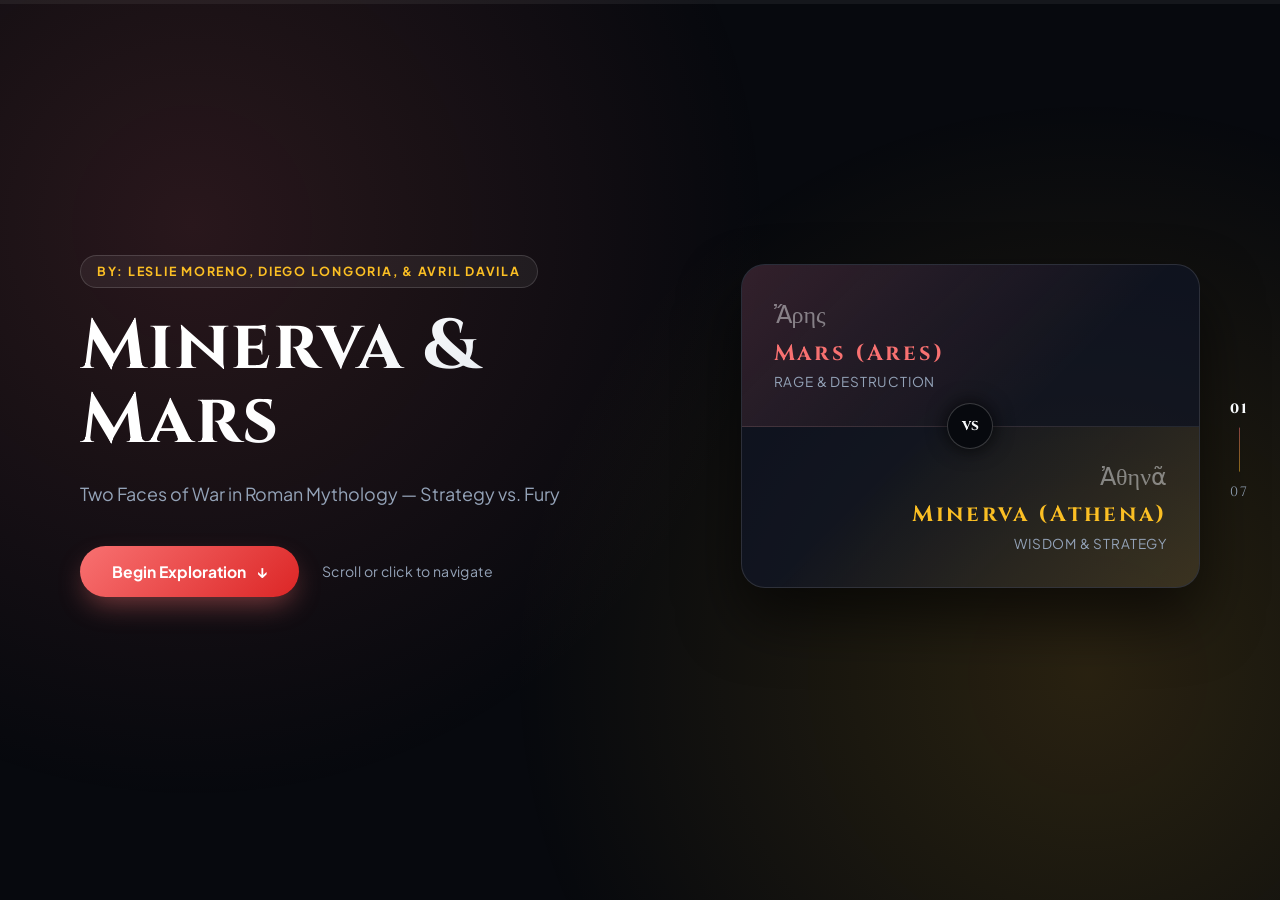
==== commit c7861bda: "Update index.html" ====
--- a/index.html
+++ b/index.html
@@ -3,7 +3,7 @@
 <head>
   <meta charset="UTF-8" />
   <meta name="viewport" content="width=device-width, initial-scale=1.0" />
-  <title>Ares vs. Athena — Two Faces of War</title>
+  <title>Minerva & Mars — Two Faces of War</title>
   <link rel="preconnect" href="https://fonts.googleapis.com">
   <link rel="preconnect" href="https://fonts.gstatic.com" crossorigin>
   <link href="https://fonts.googleapis.com/css2?family=Cinzel:wght@600;800&family=Plus+Jakarta+Sans:wght@400;500;600;700&display=swap" rel="stylesheet">
@@ -29,19 +29,19 @@
   <!-- Main Scrollable Stage -->
   <main class="stage" id="stage">
 
-    <!-- SLIDE 1: INTRO (Asymmetric Split Layout) -->
+    <!-- SLIDE 1: INTRO -->
     <section class="slide active" data-theme="intro" data-title="Intro">
       <div class="slide-inner intro-split">
         <div class="intro-content">
-          <span class="badge">topic</span>
-          <h1>titel</h1>
-          <p class="subtitle">discription</p>
+          <span class="badge">By: Leslie Moreno, Diego Longoria, & Avril Davila</span>
+          <h1>Minerva &amp; Mars</h1>
+          <p class="subtitle">Two Faces of War in Roman Mythology — Strategy vs. Fury</p>
           <div class="intro-actions">
             <button class="btn-primary magnetic" onclick="goToSlide(1)">
-              topic
+              Begin Exploration
               <span class="arrow">↓</span>
             </button>
-            <span class="scroll-hint">discription</span>
+            <span class="scroll-hint">Scroll or click to navigate</span>
           </div>
         </div>
 
@@ -49,28 +49,69 @@
         <div class="intro-visual">
           <div class="duel-emblem">
             <div class="emblem-half ares-half">
-              <span class="emblem-greek">topic</span>
-              <strong>topic</strong>
-              <small>topic</small>
+              <span class="emblem-greek">Ἄρης</span>
+              <strong>Mars (Ares)</strong>
+              <small>Rage &amp; Destruction</small>
             </div>
             <div class="emblem-divider">VS</div>
             <div class="emblem-half athena-half">
-              <span class="emblem-greek">topic</span>
-              <strong>topic</strong>
-              <small>topic</small>
+              <span class="emblem-greek">Ἀθηνᾶ</span>
+              <strong>Minerva (Athena)</strong>
+              <small>Wisdom &amp; Strategy</small>
             </div>
           </div>
         </div>
       </div>
     </section>
 
-    <!-- SLIDE 2: ORIGINS -->
+    <!-- SLIDE 2: GREEK NAMES & ETYMOLOGY -->
+    <section class="slide" data-theme="names" data-title="Names">
+      <div class="slide-inner">
+        <header class="topic-header">
+          <span class="topic-num">01 / Etymology</span>
+          <h2>Greek Names &amp; Linguistic Origins</h2>
+          <p class="topic-desc">How Roman deities evolved from Greek counterparts and shaped modern words.</p>
+        </header>
+
+        <div class="comparison-grid">
+          <article class="card ares tilt-card">
+            <div class="card-glow"></div>
+            <div class="card-img">
+              <img src="https://images.unsplash.com/photo-1614728894747-a83421e2b9c9?auto=format&fit=crop&w=800&q=80" alt="Red planet Mars in deep space" />
+            </div>
+            <span class="god-tag">Roman: Mars</span>
+            <h3>Ares — Ἄρης</h3>
+            <p>Mars is the Roman counterpart to the Greek god Ares, leaving a lasting mark on our calendar and solar system.</p>
+            <ul class="trait-list">
+              <li><span>Greek Name:</span> Ares (Ἄρης)</li>
+              <li><span>Legacy:</span> The planet Mars and the month of March are named after him.</li>
+            </ul>
+          </article>
+
+          <article class="card athena tilt-card">
+            <div class="card-glow"></div>
+            <div class="card-img">
+              <img src="https://images.unsplash.com/photo-1555993539-1732b0258235?auto=format&fit=crop&w=800&q=80" alt="The Parthenon on the Acropolis in Athens" />
+            </div>
+            <span class="god-tag">Roman: Minerva</span>
+            <h3>Athena — Ἀθηνᾶ</h3>
+            <p>While equated with the Greek goddess Athena, Minerva's Roman name traces back to ancient Italian roots.</p>
+            <ul class="trait-list">
+              <li><span>Greek Name:</span> Athena (Ἀθηνᾶ)</li>
+              <li><span>Etymology:</span> Her name comes from the Etruscan goddess Menrva.</li>
+            </ul>
+          </article>
+        </div>
+      </div>
+    </section>
+
+    <!-- SLIDE 3: ORIGINS IN ROMAN MYTHOLOGY -->
     <section class="slide" data-theme="origins" data-title="Origins">
       <div class="slide-inner">
         <header class="topic-header">
-          <span class="topic-num">topic</span>
-          <h2>titel</h2>
-          <p class="topic-desc">discription</p>
+          <span class="topic-num">02 / Birth Myths</span>
+          <h2>Origins in Roman Mythology</h2>
+          <p class="topic-desc">Miraculous and unconventional births from the king and queen of the gods.</p>
         </header>
 
         <div class="comparison-grid">
@@ -79,12 +120,12 @@
             <div class="card-img">
               <img src="https://images.unsplash.com/photo-1599707367072-cd6ada2bc375?auto=format&fit=crop&w=800&q=80" alt="Fiery bronze armor and storm clouds" />
             </div>
-            <span class="god-tag">topic</span>
-            <h3>titel</h3>
-            <p>discription</p>
+            <span class="god-tag">Mars • Ἄρης</span>
+            <h3>Offspring of Juno Alone</h3>
+            <p>In one version of Mars' mythology, he was conceived without a father through magical flora.</p>
             <ul class="trait-list">
-              <li><span>topic:</span> topic</li>
-              <li><span>topic:</span> topic</li>
+              <li><span>Parentage:</span> Offspring of Juno alone</li>
+              <li><span>Origin Myth:</span> Juno was given a special flower that made female creatures pregnant without a male, conceiving Mars.</li>
             </ul>
           </article>
 
@@ -93,289 +134,12 @@
             <div class="card-img">
               <img src="https://images.unsplash.com/photo-1564399580075-5dfe19c205f3?auto=format&fit=crop&w=800&q=80" alt="Classical marble sculpture in golden light" />
             </div>
-            <span class="god-tag">topic</span>
-            <h3>titel</h3>
-            <p>discription</p>
+            <span class="god-tag">Minerva • Ἀθηνᾶ</span>
+            <h3>Born from Jupiter's Head</h3>
+            <p>The daughter of Jupiter emerged fully grown and ready for battle from her father's skull.</p>
             <ul class="trait-list">
-              <li><span>topic:</span> topic</li>
-              <li><span>topic:</span> topic</li>
+              <li><span>Birth Myth:</span> Leapt out of Jupiter's head after it was cut open due to an excruciating headache.</li>
+              <li><span>Appearance:</span> Emerged wearing armor and a helmet, holding a spear and shield.</li>
             </ul>
           </article>
         </div>
-      </div>
-    </section>
-
-    <!-- SLIDE 3: DOMAINS -->
-    <section class="slide" data-theme="domains" data-title="Domains">
-      <div class="slide-inner">
-        <header class="topic-header">
-          <span class="topic-num">topic</span>
-          <h2>titel</h2>
-          <p class="topic-desc">discription</p>
-        </header>
-
-        <div class="comparison-grid">
-          <article class="card ares tilt-card">
-            <div class="card-glow"></div>
-            <div class="card-img">
-              <img src="https://images.unsplash.com/photo-1518709268805-4e9042af9f23?auto=format&fit=crop&w=800&q=80" alt="Dramatic red embers and dark steel" />
-            </div>
-            <span class="god-tag">topic</span>
-            <h3>titel</h3>
-            <p>discription</p>
-            <ul class="trait-list">
-              <li><span>topic:</span> topic</li>
-              <li><span>topic:</span> topic</li>
-            </ul>
-          </article>
-
-          <article class="card athena tilt-card">
-            <div class="card-glow"></div>
-            <div class="card-img">
-              <img src="https://images.unsplash.com/photo-1529699211952-734e80c4d42b?auto=format&fit=crop&w=800&q=80" alt="Strategic chess pieces in warm lighting" />
-            </div>
-            <span class="god-tag">topic</span>
-            <h3>titel</h3>
-            <p>discription</p>
-            <ul class="trait-list">
-              <li><span>topic:</span> topic</li>
-              <li><span>topic:</span> topic</li>
-            </ul>
-          </article>
-        </div>
-      </div>
-    </section>
-
-    <!-- SLIDE 4: SYMBOLS -->
-    <section class="slide" data-theme="symbols" data-title="Symbols">
-      <div class="slide-inner">
-        <header class="topic-header">
-          <span class="topic-num">topic</span>
-          <h2>titel</h2>
-          <p class="topic-desc">discription</p>
-        </header>
-
-        <div class="comparison-grid">
-          <article class="card ares tilt-card">
-            <div class="card-glow"></div>
-            <div class="card-img">
-              <img src="https://images.unsplash.com/photo-1589656966895-2f33e7653819?auto=format&fit=crop&w=800&q=80" alt="Fierce predator gaze in shadow" />
-            </div>
-            <span class="god-tag">topic</span>
-            <h3>titel</h3>
-            <p>discription</p>
-            <ul class="trait-list">
-              <li><span>topic:</span> topic</li>
-              <li><span>topic:</span> topic</li>
-            </ul>
-          </article>
-
-          <article class="card athena tilt-card">
-            <div class="card-glow"></div>
-            <div class="card-img">
-              <img src="https://images.unsplash.com/photo-1543549790-8b5f4a028cfb?auto=format&fit=crop&w=800&q=80" alt="Owl with piercing golden eyes" />
-            </div>
-            <span class="god-tag">topic</span>
-            <h3>titel</h3>
-            <p>discription</p>
-            <ul class="trait-list">
-              <li><span>topic:</span> topic</li>
-              <li><span>topic:</span> topic</li>
-            </ul>
-          </article>
-        </div>
-      </div>
-    </section>
-
-    <!-- SLIDE 5: BATTLES -->
-    <section class="slide" data-theme="battles" data-title="Battles">
-      <div class="slide-inner">
-        <header class="topic-header">
-          <span class="topic-num">topic</span>
-          <h2>titel</h2>
-          <p class="topic-desc">discription</p>
-        </header>
-
-        <div class="comparison-grid">
-          <article class="card ares tilt-card">
-            <div class="card-glow"></div>
-            <div class="card-img">
-              <img src="https://images.unsplash.com/photo-1533105079780-92b9be482077?auto=format&fit=crop&w=800&q=80" alt="Ancient Greek ruins overlooking the sea" />
-            </div>
-            <span class="god-tag">topic</span>
-            <h3>titel</h3>
-            <p>discription</p>
-            <ul class="trait-list">
-              <li><span>topic:</span> topic</li>
-              <li><span>topic:</span> topic</li>
-            </ul>
-          </article>
-
-          <article class="card athena tilt-card">
-            <div class="card-glow"></div>
-            <div class="card-img">
-              <img src="https://images.unsplash.com/photo-1503177119275-0aa32b3a9368?auto=format&fit=crop&w=800&q=80" alt="Ancient stone columns under dramatic sky" />
-            </div>
-            <span class="god-tag">topic</span>
-            <h3>titel</h3>
-            <p>discription</p>
-            <ul class="trait-list">
-              <li><span>topic:</span> topic</li>
-              <li><span>topic:</span> topic</li>
-            </ul>
-          </article>
-        </div>
-      </div>
-    </section>
-
-    <!-- SLIDE 6: HUMANITY -->
-    <section class="slide" data-theme="humanity" data-title="Humanity">
-      <div class="slide-inner">
-        <header class="topic-header">
-          <span class="topic-num">topic</span>
-          <h2>titel</h2>
-          <p class="topic-desc">discription</p>
-        </header>
-
-        <div class="comparison-grid">
-          <article class="card ares tilt-card">
-            <div class="card-glow"></div>
-            <div class="card-img">
-              <img src="https://images.unsplash.com/photo-1519074069444-1ba4fff66d16?auto=format&fit=crop&w=800&q=80" alt="Dark misty mountain ridges" />
-            </div>
-            <span class="god-tag">topic</span>
-            <h3>titel</h3>
-            <p>discription</p>
-            <ul class="trait-list">
-              <li><span>topic:</span> topic</li>
-              <li><span>topic:</span> topic</li>
-            </ul>
-          </article>
-
-          <article class="card athena tilt-card">
-            <div class="card-glow"></div>
-            <div class="card-img">
-              <img src="https://images.unsplash.com/photo-1555993539-1732b0258235?auto=format&fit=crop&w=800&q=80" alt="The Parthenon on the Acropolis in Athens" />
-            </div>
-            <span class="god-tag">topic</span>
-            <h3>titel</h3>
-            <p>discription</p>
-            <ul class="trait-list">
-              <li><span>topic:</span> topic</li>
-              <li><span>topic:</span> topic</li>
-            </ul>
-          </article>
-        </div>
-      </div>
-    </section>
-
-    <!-- SLIDE 7: LEGACY -->
-    <section class="slide" data-theme="legacy" data-title="Legacy">
-      <div class="slide-inner">
-        <header class="topic-header">
-          <span class="topic-num">topic</span>
-          <h2>titel</h2>
-          <p class="topic-desc">discription</p>
-        </header>
-
-        <div class="comparison-grid">
-          <article class="card ares tilt-card">
-            <div class="card-glow"></div>
-            <div class="card-img">
-              <img src="https://images.unsplash.com/photo-1614728894747-a83421e2b9c9?auto=format&fit=crop&w=800&q=80" alt="Red planet Mars in deep space" />
-            </div>
-            <span class="god-tag">topic</span>
-            <h3>titel</h3>
-            <p>discription</p>
-            <ul class="trait-list">
-              <li><span>topic:</span> topic</li>
-              <li><span>topic:</span> topic</li>
-            </ul>
-          </article>
-
-          <article class="card athena tilt-card">
-            <div class="card-glow"></div>
-            <div class="card-img">
-              <img src="https://images.unsplash.com/photo-1507842217343-583bb7270b66?auto=format&fit=crop&w=800&q=80" alt="Grand library architecture with warm light" />
-            </div>
-            <span class="god-tag">topic</span>
-            <h3>titel</h3>
-            <p>discription</p>
-            <ul class="trait-list">
-              <li><span>topic:</span> topic</li>
-              <li><span>topic:</span> topic</li>
-            </ul>
-          </article>
-        </div>
-      </div>
-    </section>
-    
-    <!-- SLIDE 8: SOURCES & CITATIONS -->
-    <section class="slide" data-theme="sources" data-title="Sources">
-      <div class="slide-inner">
-        <header class="topic-header">
-          <span class="topic-num">topic</span>
-          <h2>titel</h2>
-          <p class="topic-desc">discription</p>
-        </header>
-
-        <div class="sources-grid">
-          <!-- Column 1: Classical & Historical Texts -->
-          <div class="source-box">
-            <span class="god-tag">topic</span>
-            <ul class="source-list">
-              <li>
-                <strong>titel</strong>
-                <span>discription</span>
-              </li>
-              <li>
-                <strong>titel</strong>
-                <span>discription</span>
-              </li>
-              <li>
-                <strong>titel</strong>
-                <span>discription</span>
-              </li>
-            </ul>
-          </div>
-
-          <!-- Column 2: Reference & Media Credits -->
-          <div class="source-box">
-            <span class="god-tag">topic</span>
-            <ul class="source-list">
-              <li>
-                <strong>titel</strong>
-                <span>discription</span>
-              </li>
-              <li>
-                <strong>titel</strong>
-                <span>discription</span>
-              </li>
-              <li>
-                <strong>titel</strong>
-                <span>discription</span>
-              </li>
-            </ul>
-          </div>
-        </div>
-
-        <div class="sources-footer">
-          <button class="btn-primary magnetic" onclick="goToSlide(0)">
-            topic <span class="arrow">↑</span>
-          </button>
-        </div>
-      </div>
-    </section>
-
-  </main>
-
-  <!-- Floating Navigation Dock -->
-  <nav class="nav-dock" aria-label="Slide Navigation">
-    <button class="nav-btn" id="prevBtn">topic</button>
-    <div class="dots" id="dotsContainer"></div>
-    <button class="nav-btn" id="nextBtn">topic</button>
-  </nav>
-
-  <script src="script.js"></script>
-</body>
-</html>
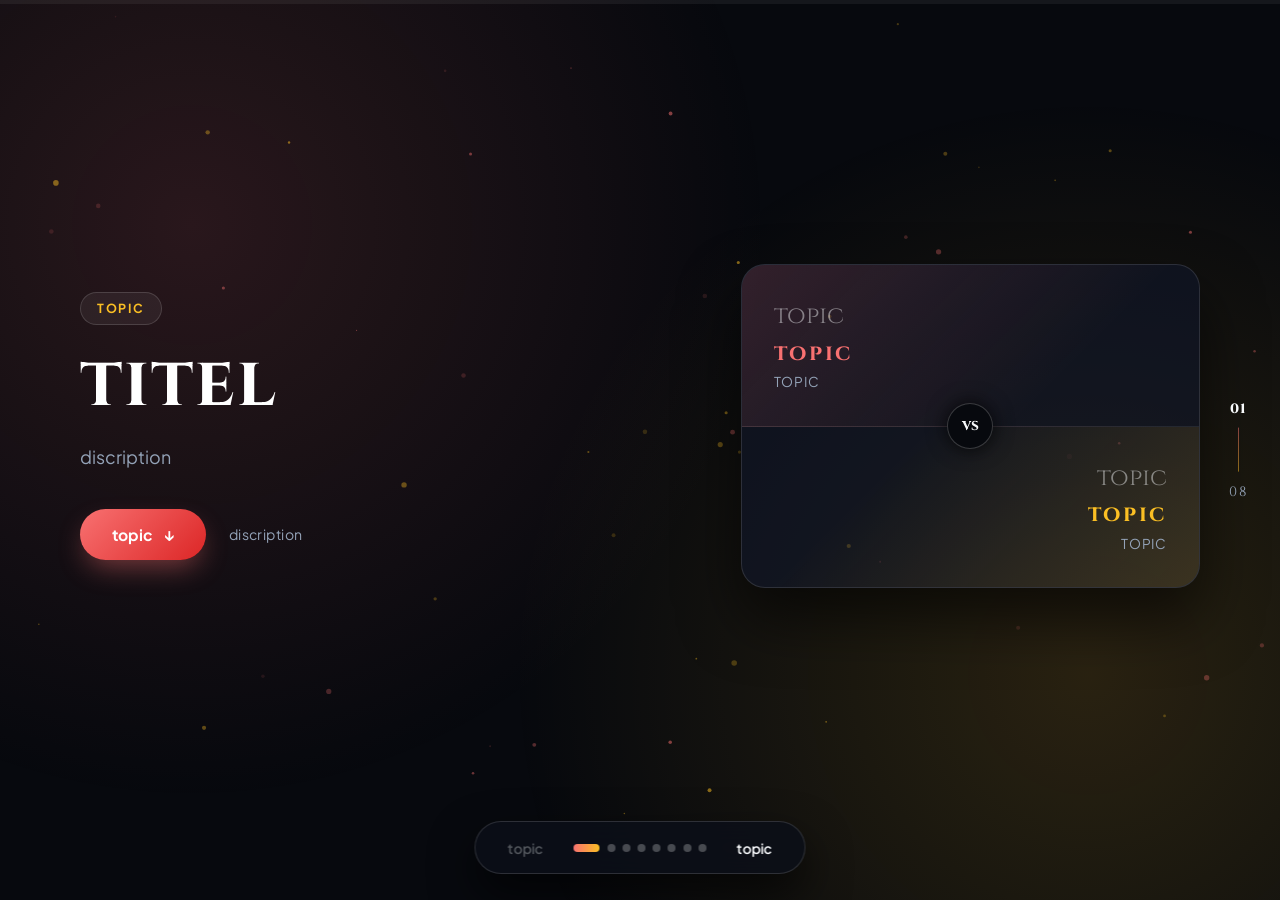
==== commit 2bd9cdb6: "Update index.html" ====
--- a/index.html
+++ b/index.html
@@ -3,7 +3,7 @@
 <head>
   <meta charset="UTF-8" />
   <meta name="viewport" content="width=device-width, initial-scale=1.0" />
-  <title>Minerva & Mars — Two Faces of War</title>
+  <title>Ares vs. Athena — Two Faces of War</title>
   <link rel="preconnect" href="https://fonts.googleapis.com">
   <link rel="preconnect" href="https://fonts.gstatic.com" crossorigin>
   <link href="https://fonts.googleapis.com/css2?family=Cinzel:wght@600;800&family=Plus+Jakarta+Sans:wght@400;500;600;700&display=swap" rel="stylesheet">
@@ -29,19 +29,19 @@
   <!-- Main Scrollable Stage -->
   <main class="stage" id="stage">
 
-    <!-- SLIDE 1: INTRO -->
+    <!-- SLIDE 1: INTRO (Asymmetric Split Layout) -->
     <section class="slide active" data-theme="intro" data-title="Intro">
       <div class="slide-inner intro-split">
         <div class="intro-content">
-          <span class="badge">By: Leslie Moreno, Diego Longoria, & Avril Davila</span>
-          <h1>Minerva &amp; Mars</h1>
-          <p class="subtitle">Two Faces of War in Roman Mythology — Strategy vs. Fury</p>
+          <span class="badge">topic</span>
+          <h1>titel</h1>
+          <p class="subtitle">discription</p>
           <div class="intro-actions">
             <button class="btn-primary magnetic" onclick="goToSlide(1)">
-              Begin Exploration
+              topic
               <span class="arrow">↓</span>
             </button>
-            <span class="scroll-hint">Scroll or click to navigate</span>
+            <span class="scroll-hint">discription</span>
           </div>
         </div>
 
@@ -49,28 +49,233 @@
         <div class="intro-visual">
           <div class="duel-emblem">
             <div class="emblem-half ares-half">
-              <span class="emblem-greek">Ἄρης</span>
-              <strong>Mars (Ares)</strong>
-              <small>Rage &amp; Destruction</small>
+              <span class="emblem-greek">topic</span>
+              <strong>topic</strong>
+              <small>topic</small>
             </div>
             <div class="emblem-divider">VS</div>
             <div class="emblem-half athena-half">
-              <span class="emblem-greek">Ἀθηνᾶ</span>
-              <strong>Minerva (Athena)</strong>
-              <small>Wisdom &amp; Strategy</small>
+              <span class="emblem-greek">topic</span>
+              <strong>topic</strong>
+              <small>topic</small>
             </div>
           </div>
         </div>
       </div>
     </section>
 
-    <!-- SLIDE 2: GREEK NAMES & ETYMOLOGY -->
-    <section class="slide" data-theme="names" data-title="Names">
-      <div class="slide-inner">
-        <header class="topic-header">
-          <span class="topic-num">01 / Etymology</span>
-          <h2>Greek Names &amp; Linguistic Origins</h2>
-          <p class="topic-desc">How Roman deities evolved from Greek counterparts and shaped modern words.</p>
+    <!-- SLIDE 2: ORIGINS -->
+    <section class="slide" data-theme="origins" data-title="Origins">
+      <div class="slide-inner">
+        <header class="topic-header">
+          <span class="topic-num">topic</span>
+          <h2>titel</h2>
+          <p class="topic-desc">discription</p>
+        </header>
+
+        <div class="comparison-grid">
+          <article class="card ares tilt-card">
+            <div class="card-glow"></div>
+            <div class="card-img">
+              <img src="https://images.unsplash.com/photo-1599707367072-cd6ada2bc375?auto=format&fit=crop&w=800&q=80" alt="Fiery bronze armor and storm clouds" />
+            </div>
+            <span class="god-tag">topic</span>
+            <h3>titel</h3>
+            <p>discription</p>
+            <ul class="trait-list">
+              <li><span>topic:</span> topic</li>
+              <li><span>topic:</span> topic</li>
+            </ul>
+          </article>
+
+          <article class="card athena tilt-card">
+            <div class="card-glow"></div>
+            <div class="card-img">
+              <img src="https://images.unsplash.com/photo-1564399580075-5dfe19c205f3?auto=format&fit=crop&w=800&q=80" alt="Classical marble sculpture in golden light" />
+            </div>
+            <span class="god-tag">topic</span>
+            <h3>titel</h3>
+            <p>discription</p>
+            <ul class="trait-list">
+              <li><span>topic:</span> topic</li>
+              <li><span>topic:</span> topic</li>
+            </ul>
+          </article>
+        </div>
+      </div>
+    </section>
+
+    <!-- SLIDE 3: DOMAINS -->
+    <section class="slide" data-theme="domains" data-title="Domains">
+      <div class="slide-inner">
+        <header class="topic-header">
+          <span class="topic-num">topic</span>
+          <h2>titel</h2>
+          <p class="topic-desc">discription</p>
+        </header>
+
+        <div class="comparison-grid">
+          <article class="card ares tilt-card">
+            <div class="card-glow"></div>
+            <div class="card-img">
+              <img src="https://images.unsplash.com/photo-1518709268805-4e9042af9f23?auto=format&fit=crop&w=800&q=80" alt="Dramatic red embers and dark steel" />
+            </div>
+            <span class="god-tag">topic</span>
+            <h3>titel</h3>
+            <p>discription</p>
+            <ul class="trait-list">
+              <li><span>topic:</span> topic</li>
+              <li><span>topic:</span> topic</li>
+            </ul>
+          </article>
+
+          <article class="card athena tilt-card">
+            <div class="card-glow"></div>
+            <div class="card-img">
+              <img src="https://images.unsplash.com/photo-1529699211952-734e80c4d42b?auto=format&fit=crop&w=800&q=80" alt="Strategic chess pieces in warm lighting" />
+            </div>
+            <span class="god-tag">topic</span>
+            <h3>titel</h3>
+            <p>discription</p>
+            <ul class="trait-list">
+              <li><span>topic:</span> topic</li>
+              <li><span>topic:</span> topic</li>
+            </ul>
+          </article>
+        </div>
+      </div>
+    </section>
+
+    <!-- SLIDE 4: SYMBOLS -->
+    <section class="slide" data-theme="symbols" data-title="Symbols">
+      <div class="slide-inner">
+        <header class="topic-header">
+          <span class="topic-num">topic</span>
+          <h2>titel</h2>
+          <p class="topic-desc">discription</p>
+        </header>
+
+        <div class="comparison-grid">
+          <article class="card ares tilt-card">
+            <div class="card-glow"></div>
+            <div class="card-img">
+              <img src="https://images.unsplash.com/photo-1589656966895-2f33e7653819?auto=format&fit=crop&w=800&q=80" alt="Fierce predator gaze in shadow" />
+            </div>
+            <span class="god-tag">topic</span>
+            <h3>titel</h3>
+            <p>discription</p>
+            <ul class="trait-list">
+              <li><span>topic:</span> topic</li>
+              <li><span>topic:</span> topic</li>
+            </ul>
+          </article>
+
+          <article class="card athena tilt-card">
+            <div class="card-glow"></div>
+            <div class="card-img">
+              <img src="https://images.unsplash.com/photo-1543549790-8b5f4a028cfb?auto=format&fit=crop&w=800&q=80" alt="Owl with piercing golden eyes" />
+            </div>
+            <span class="god-tag">topic</span>
+            <h3>titel</h3>
+            <p>discription</p>
+            <ul class="trait-list">
+              <li><span>topic:</span> topic</li>
+              <li><span>topic:</span> topic</li>
+            </ul>
+          </article>
+        </div>
+      </div>
+    </section>
+
+    <!-- SLIDE 5: BATTLES -->
+    <section class="slide" data-theme="battles" data-title="Battles">
+      <div class="slide-inner">
+        <header class="topic-header">
+          <span class="topic-num">topic</span>
+          <h2>titel</h2>
+          <p class="topic-desc">discription</p>
+        </header>
+
+        <div class="comparison-grid">
+          <article class="card ares tilt-card">
+            <div class="card-glow"></div>
+            <div class="card-img">
+              <img src="https://images.unsplash.com/photo-1533105079780-92b9be482077?auto=format&fit=crop&w=800&q=80" alt="Ancient Greek ruins overlooking the sea" />
+            </div>
+            <span class="god-tag">topic</span>
+            <h3>titel</h3>
+            <p>discription</p>
+            <ul class="trait-list">
+              <li><span>topic:</span> topic</li>
+              <li><span>topic:</span> topic</li>
+            </ul>
+          </article>
+
+          <article class="card athena tilt-card">
+            <div class="card-glow"></div>
+            <div class="card-img">
+              <img src="https://images.unsplash.com/photo-1503177119275-0aa32b3a9368?auto=format&fit=crop&w=800&q=80" alt="Ancient stone columns under dramatic sky" />
+            </div>
+            <span class="god-tag">topic</span>
+            <h3>titel</h3>
+            <p>discription</p>
+            <ul class="trait-list">
+              <li><span>topic:</span> topic</li>
+              <li><span>topic:</span> topic</li>
+            </ul>
+          </article>
+        </div>
+      </div>
+    </section>
+
+    <!-- SLIDE 6: HUMANITY -->
+    <section class="slide" data-theme="humanity" data-title="Humanity">
+      <div class="slide-inner">
+        <header class="topic-header">
+          <span class="topic-num">topic</span>
+          <h2>titel</h2>
+          <p class="topic-desc">discription</p>
+        </header>
+
+        <div class="comparison-grid">
+          <article class="card ares tilt-card">
+            <div class="card-glow"></div>
+            <div class="card-img">
+              <img src="https://images.unsplash.com/photo-1519074069444-1ba4fff66d16?auto=format&fit=crop&w=800&q=80" alt="Dark misty mountain ridges" />
+            </div>
+            <span class="god-tag">topic</span>
+            <h3>titel</h3>
+            <p>discription</p>
+            <ul class="trait-list">
+              <li><span>topic:</span> topic</li>
+              <li><span>topic:</span> topic</li>
+            </ul>
+          </article>
+
+          <article class="card athena tilt-card">
+            <div class="card-glow"></div>
+            <div class="card-img">
+              <img src="https://images.unsplash.com/photo-1555993539-1732b0258235?auto=format&fit=crop&w=800&q=80" alt="The Parthenon on the Acropolis in Athens" />
+            </div>
+            <span class="god-tag">topic</span>
+            <h3>titel</h3>
+            <p>discription</p>
+            <ul class="trait-list">
+              <li><span>topic:</span> topic</li>
+              <li><span>topic:</span> topic</li>
+            </ul>
+          </article>
+        </div>
+      </div>
+    </section>
+
+    <!-- SLIDE 7: LEGACY -->
+    <section class="slide" data-theme="legacy" data-title="Legacy">
+      <div class="slide-inner">
+        <header class="topic-header">
+          <span class="topic-num">topic</span>
+          <h2>titel</h2>
+          <p class="topic-desc">discription</p>
         </header>
 
         <div class="comparison-grid">
@@ -79,67 +284,98 @@
             <div class="card-img">
               <img src="https://images.unsplash.com/photo-1614728894747-a83421e2b9c9?auto=format&fit=crop&w=800&q=80" alt="Red planet Mars in deep space" />
             </div>
-            <span class="god-tag">Roman: Mars</span>
-            <h3>Ares — Ἄρης</h3>
-            <p>Mars is the Roman counterpart to the Greek god Ares, leaving a lasting mark on our calendar and solar system.</p>
-            <ul class="trait-list">
-              <li><span>Greek Name:</span> Ares (Ἄρης)</li>
-              <li><span>Legacy:</span> The planet Mars and the month of March are named after him.</li>
-            </ul>
-          </article>
-
-          <article class="card athena tilt-card">
-            <div class="card-glow"></div>
-            <div class="card-img">
-              <img src="https://images.unsplash.com/photo-1555993539-1732b0258235?auto=format&fit=crop&w=800&q=80" alt="The Parthenon on the Acropolis in Athens" />
-            </div>
-            <span class="god-tag">Roman: Minerva</span>
-            <h3>Athena — Ἀθηνᾶ</h3>
-            <p>While equated with the Greek goddess Athena, Minerva's Roman name traces back to ancient Italian roots.</p>
-            <ul class="trait-list">
-              <li><span>Greek Name:</span> Athena (Ἀθηνᾶ)</li>
-              <li><span>Etymology:</span> Her name comes from the Etruscan goddess Menrva.</li>
-            </ul>
-          </article>
-        </div>
-      </div>
-    </section>
-
-    <!-- SLIDE 3: ORIGINS IN ROMAN MYTHOLOGY -->
-    <section class="slide" data-theme="origins" data-title="Origins">
-      <div class="slide-inner">
-        <header class="topic-header">
-          <span class="topic-num">02 / Birth Myths</span>
-          <h2>Origins in Roman Mythology</h2>
-          <p class="topic-desc">Miraculous and unconventional births from the king and queen of the gods.</p>
-        </header>
-
-        <div class="comparison-grid">
-          <article class="card ares tilt-card">
-            <div class="card-glow"></div>
-            <div class="card-img">
-              <img src="https://images.unsplash.com/photo-1599707367072-cd6ada2bc375?auto=format&fit=crop&w=800&q=80" alt="Fiery bronze armor and storm clouds" />
-            </div>
-            <span class="god-tag">Mars • Ἄρης</span>
-            <h3>Offspring of Juno Alone</h3>
-            <p>In one version of Mars' mythology, he was conceived without a father through magical flora.</p>
-            <ul class="trait-list">
-              <li><span>Parentage:</span> Offspring of Juno alone</li>
-              <li><span>Origin Myth:</span> Juno was given a special flower that made female creatures pregnant without a male, conceiving Mars.</li>
-            </ul>
-          </article>
-
-          <article class="card athena tilt-card">
-            <div class="card-glow"></div>
-            <div class="card-img">
-              <img src="https://images.unsplash.com/photo-1564399580075-5dfe19c205f3?auto=format&fit=crop&w=800&q=80" alt="Classical marble sculpture in golden light" />
-            </div>
-            <span class="god-tag">Minerva • Ἀθηνᾶ</span>
-            <h3>Born from Jupiter's Head</h3>
-            <p>The daughter of Jupiter emerged fully grown and ready for battle from her father's skull.</p>
-            <ul class="trait-list">
-              <li><span>Birth Myth:</span> Leapt out of Jupiter's head after it was cut open due to an excruciating headache.</li>
-              <li><span>Appearance:</span> Emerged wearing armor and a helmet, holding a spear and shield.</li>
-            </ul>
-          </article>
-        </div>
+            <span class="god-tag">topic</span>
+            <h3>titel</h3>
+            <p>discription</p>
+            <ul class="trait-list">
+              <li><span>topic:</span> topic</li>
+              <li><span>topic:</span> topic</li>
+            </ul>
+          </article>
+
+          <article class="card athena tilt-card">
+            <div class="card-glow"></div>
+            <div class="card-img">
+              <img src="https://images.unsplash.com/photo-1507842217343-583bb7270b66?auto=format&fit=crop&w=800&q=80" alt="Grand library architecture with warm light" />
+            </div>
+            <span class="god-tag">topic</span>
+            <h3>titel</h3>
+            <p>discription</p>
+            <ul class="trait-list">
+              <li><span>topic:</span> topic</li>
+              <li><span>topic:</span> topic</li>
+            </ul>
+          </article>
+        </div>
+      </div>
+    </section>
+    
+    <!-- SLIDE 8: SOURCES & CITATIONS -->
+    <section class="slide" data-theme="sources" data-title="Sources">
+      <div class="slide-inner">
+        <header class="topic-header">
+          <span class="topic-num">topic</span>
+          <h2>titel</h2>
+          <p class="topic-desc">discription</p>
+        </header>
+
+        <div class="sources-grid">
+          <!-- Column 1: Classical & Historical Texts -->
+          <div class="source-box">
+            <span class="god-tag">topic</span>
+            <ul class="source-list">
+              <li>
+                <strong>titel</strong>
+                <span>discription</span>
+              </li>
+              <li>
+                <strong>titel</strong>
+                <span>discription</span>
+              </li>
+              <li>
+                <strong>titel</strong>
+                <span>discription</span>
+              </li>
+            </ul>
+          </div>
+
+          <!-- Column 2: Reference & Media Credits -->
+          <div class="source-box">
+            <span class="god-tag">topic</span>
+            <ul class="source-list">
+              <li>
+                <strong>titel</strong>
+                <span>discription</span>
+              </li>
+              <li>
+                <strong>titel</strong>
+                <span>discription</span>
+              </li>
+              <li>
+                <strong>titel</strong>
+                <span>discription</span>
+              </li>
+            </ul>
+          </div>
+        </div>
+
+        <div class="sources-footer">
+          <button class="btn-primary magnetic" onclick="goToSlide(0)">
+            topic <span class="arrow">↑</span>
+          </button>
+        </div>
+      </div>
+    </section>
+
+  </main>
+
+  <!-- Floating Navigation Dock -->
+  <nav class="nav-dock" aria-label="Slide Navigation">
+    <button class="nav-btn" id="prevBtn">topic</button>
+    <div class="dots" id="dotsContainer"></div>
+    <button class="nav-btn" id="nextBtn">topic</button>
+  </nav>
+
+  <script src="script.js"></script>
+</body>
+</html>
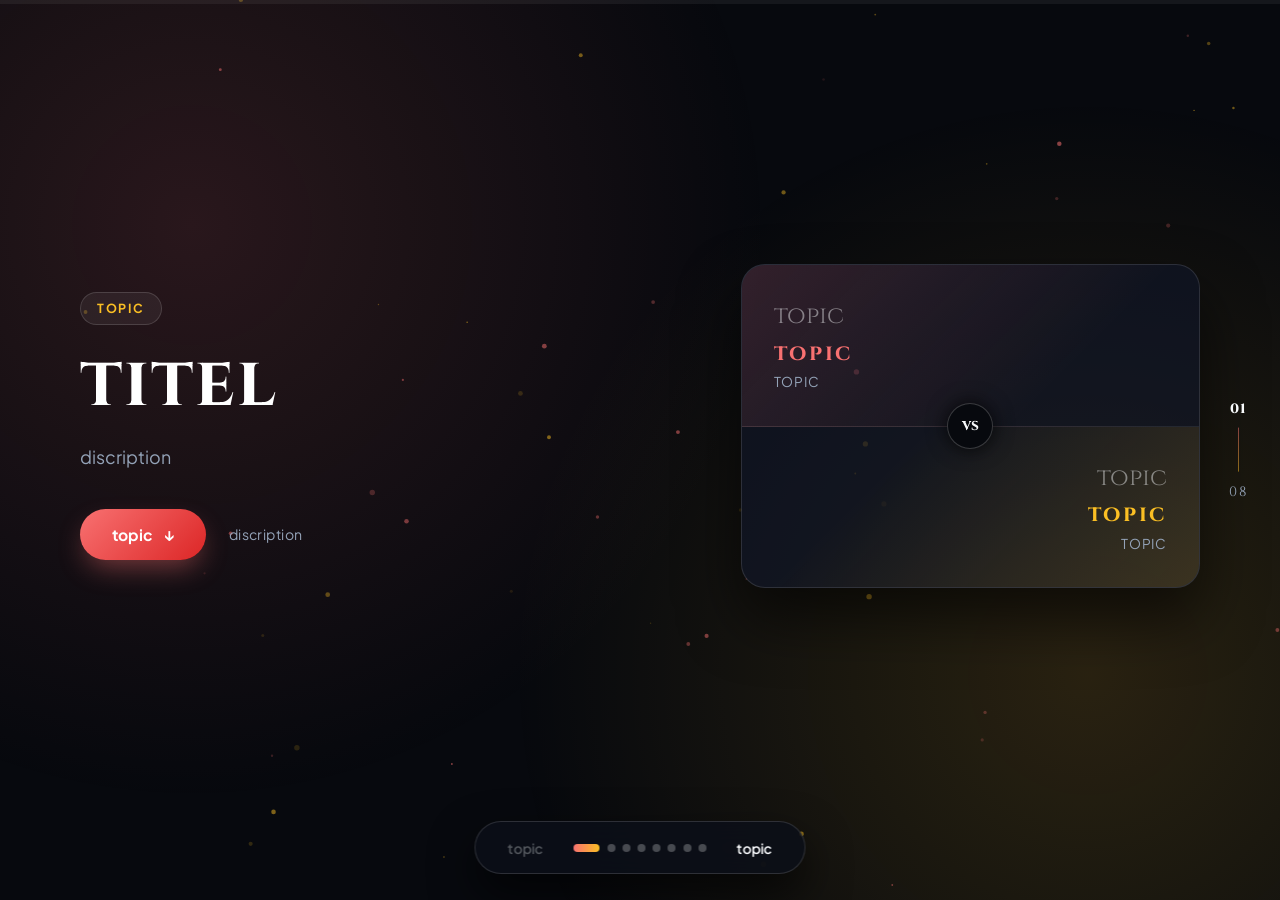
==== commit 26ef0634: "Update index.html" ====
--- a/index.html
+++ b/index.html
@@ -3,7 +3,7 @@
 <head>
   <meta charset="UTF-8" />
   <meta name="viewport" content="width=device-width, initial-scale=1.0" />
-  <title>Ares vs. Athena — Two Faces of War</title>
+  <title>titel</title>
   <link rel="preconnect" href="https://fonts.googleapis.com">
   <link rel="preconnect" href="https://fonts.gstatic.com" crossorigin>
   <link href="https://fonts.googleapis.com/css2?family=Cinzel:wght@600;800&family=Plus+Jakarta+Sans:wght@400;500;600;700&display=swap" rel="stylesheet">
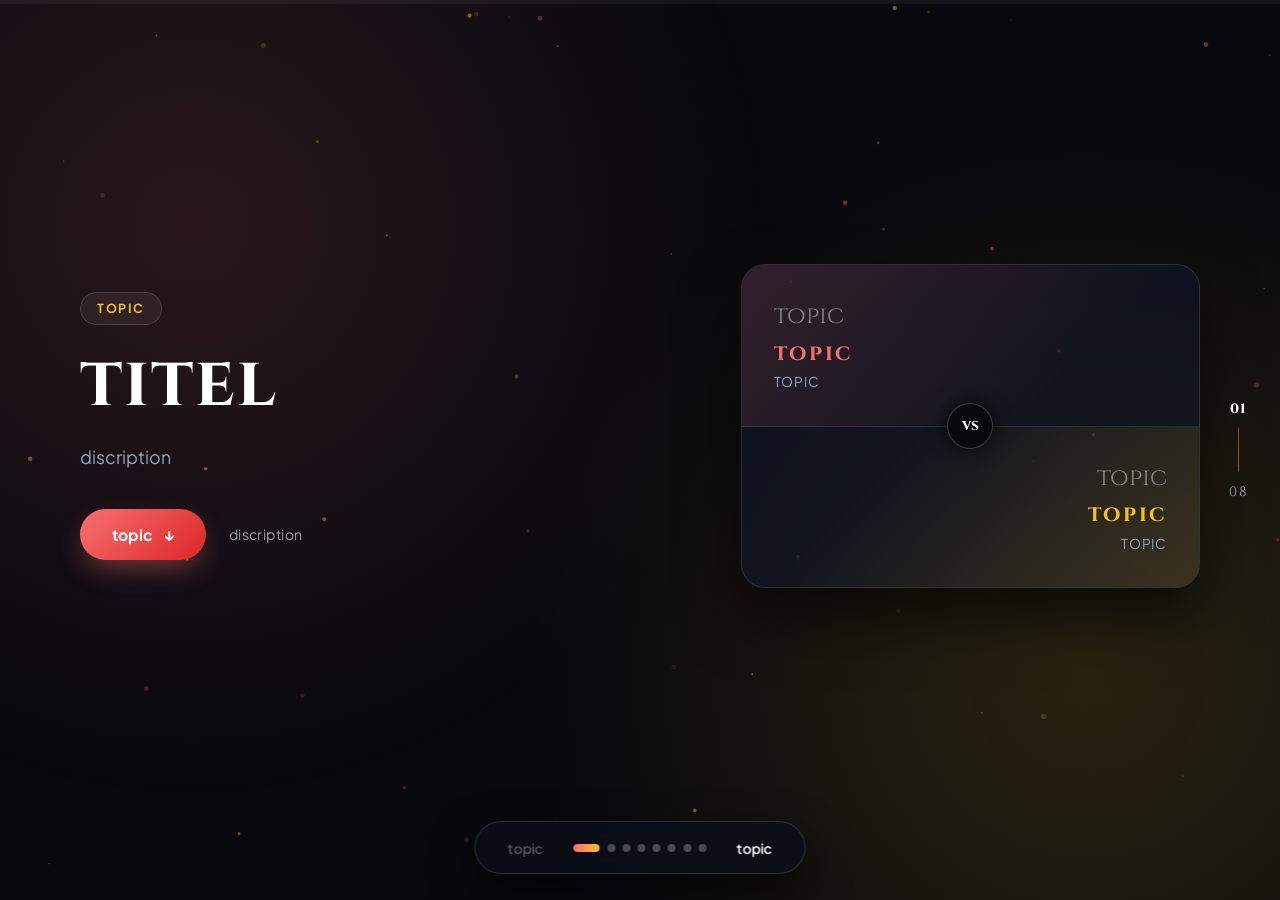
==== commit 52a726ee: "Revise HTML for Ares vs. Athena presentation Updated the HTML structure and content for the presenta" ====
--- a/index.html
+++ b/index.html
@@ -3,7 +3,7 @@
 <head>
   <meta charset="UTF-8" />
   <meta name="viewport" content="width=device-width, initial-scale=1.0" />
-  <title>titel</title>
+  <title>Ares vs. Athena — Two Faces of War</title>
   <link rel="preconnect" href="https://fonts.googleapis.com">
   <link rel="preconnect" href="https://fonts.gstatic.com" crossorigin>
   <link href="https://fonts.googleapis.com/css2?family=Cinzel:wght@600;800&family=Plus+Jakarta+Sans:wght@400;500;600;700&display=swap" rel="stylesheet">
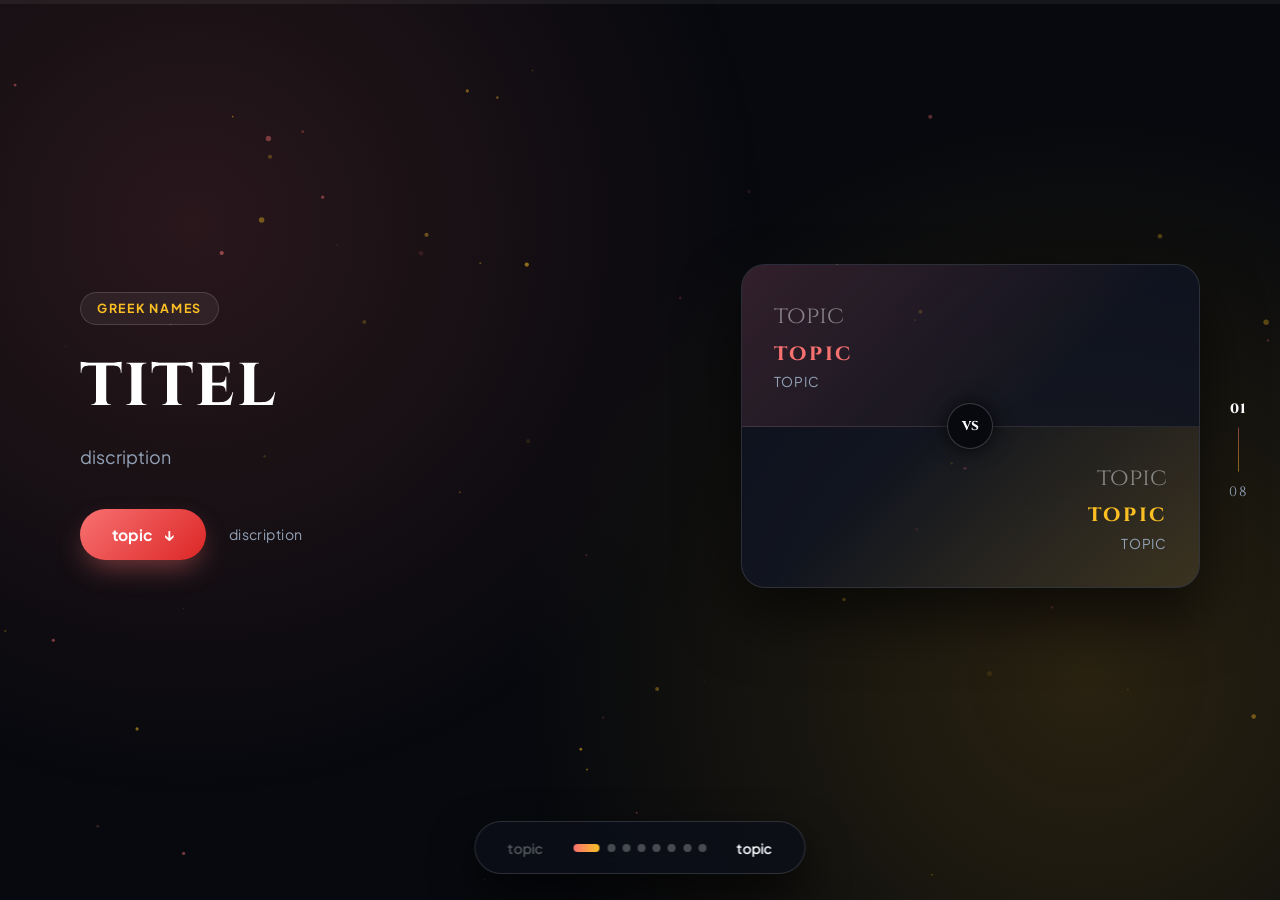
==== commit 424d9f64: "Restore index.html with original content" ====
--- a/index.html
+++ b/index.html
@@ -33,7 +33,7 @@
     <section class="slide active" data-theme="intro" data-title="Intro">
       <div class="slide-inner intro-split">
         <div class="intro-content">
-          <span class="badge">topic</span>
+          <span class="badge">Greek Names</span>
           <h1>titel</h1>
           <p class="subtitle">discription</p>
           <div class="intro-actions">
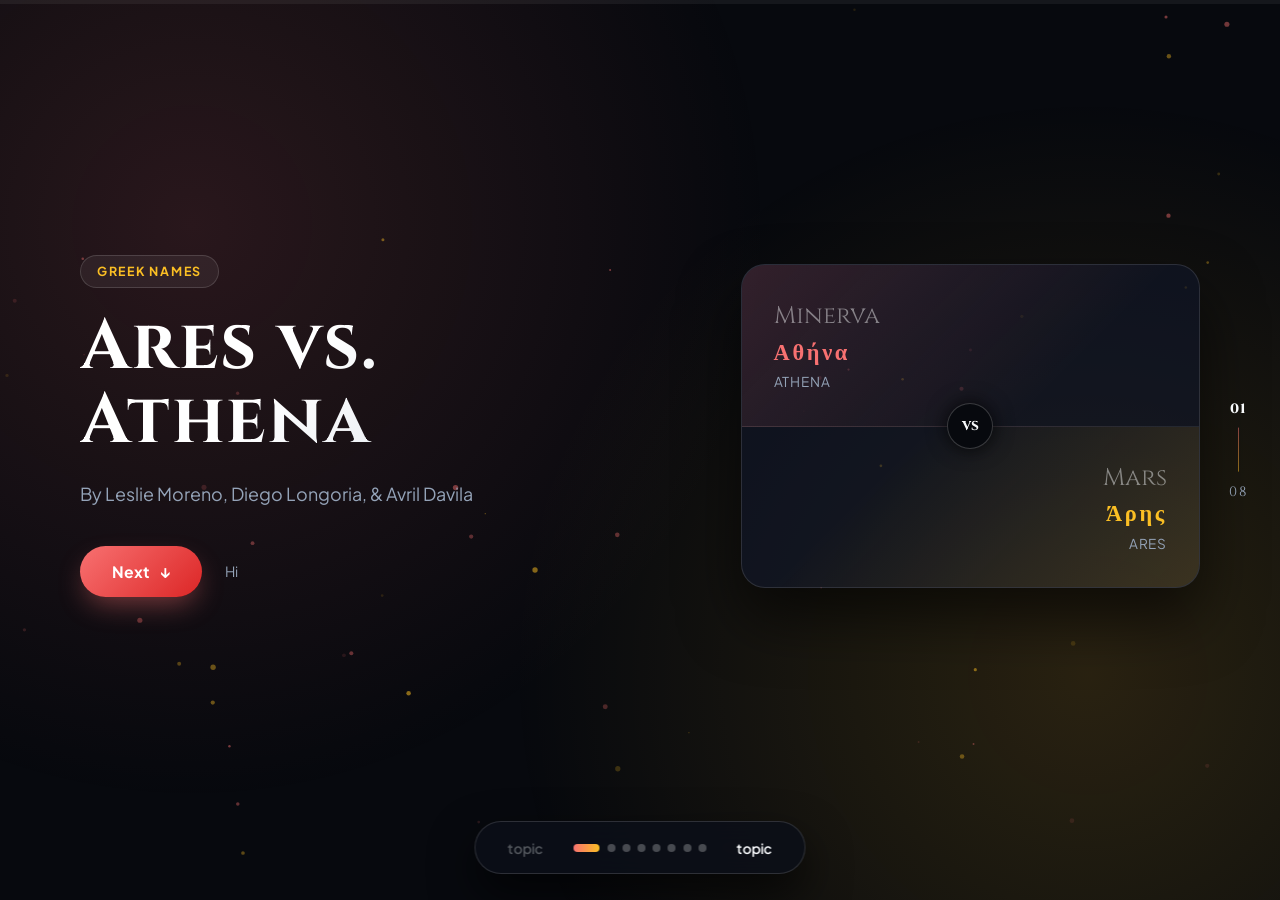
==== commit 4cbaf739: "Update print statement from 'Hello' to 'Goodbye'" ====
--- a/index.html
+++ b/index.html
@@ -34,14 +34,14 @@
       <div class="slide-inner intro-split">
         <div class="intro-content">
           <span class="badge">Greek Names</span>
-          <h1>titel</h1>
-          <p class="subtitle">discription</p>
+          <h1>Ares vs. Athena</h1>
+          <p class="subtitle">By Leslie Moreno, Diego Longoria, & Avril Davila</p>
           <div class="intro-actions">
             <button class="btn-primary magnetic" onclick="goToSlide(1)">
-              topic
+              Next
               <span class="arrow">↓</span>
             </button>
-            <span class="scroll-hint">discription</span>
+            <span class="scroll-hint"> Hi</span>
           </div>
         </div>
 
@@ -49,15 +49,15 @@
         <div class="intro-visual">
           <div class="duel-emblem">
             <div class="emblem-half ares-half">
-              <span class="emblem-greek">topic</span>
-              <strong>topic</strong>
-              <small>topic</small>
+              <span class="emblem-greek">Minerva</span>
+              <strong>Αθήνα</strong>
+              <small>Athena</small>
             </div>
             <div class="emblem-divider">VS</div>
             <div class="emblem-half athena-half">
-              <span class="emblem-greek">topic</span>
-              <strong>topic</strong>
-              <small>topic</small>
+              <span class="emblem-greek">Mars</span>
+              <strong>Άρης</strong>
+              <small>Ares</small>
             </div>
           </div>
         </div>
@@ -68,8 +68,8 @@
     <section class="slide" data-theme="origins" data-title="Origins">
       <div class="slide-inner">
         <header class="topic-header">
-          <span class="topic-num">topic</span>
-          <h2>titel</h2>
+          <span class="topic-num">Σελίδα 1</span>
+          <h2>Greek Names</h2>
           <p class="topic-desc">discription</p>
         </header>
 
@@ -79,7 +79,7 @@
             <div class="card-img">
               <img src="https://images.unsplash.com/photo-1599707367072-cd6ada2bc375?auto=format&fit=crop&w=800&q=80" alt="Fiery bronze armor and storm clouds" />
             </div>
-            <span class="god-tag">topic</span>
+            <span class="god-tag">Minerva</span>
             <h3>titel</h3>
             <p>discription</p>
             <ul class="trait-list">
